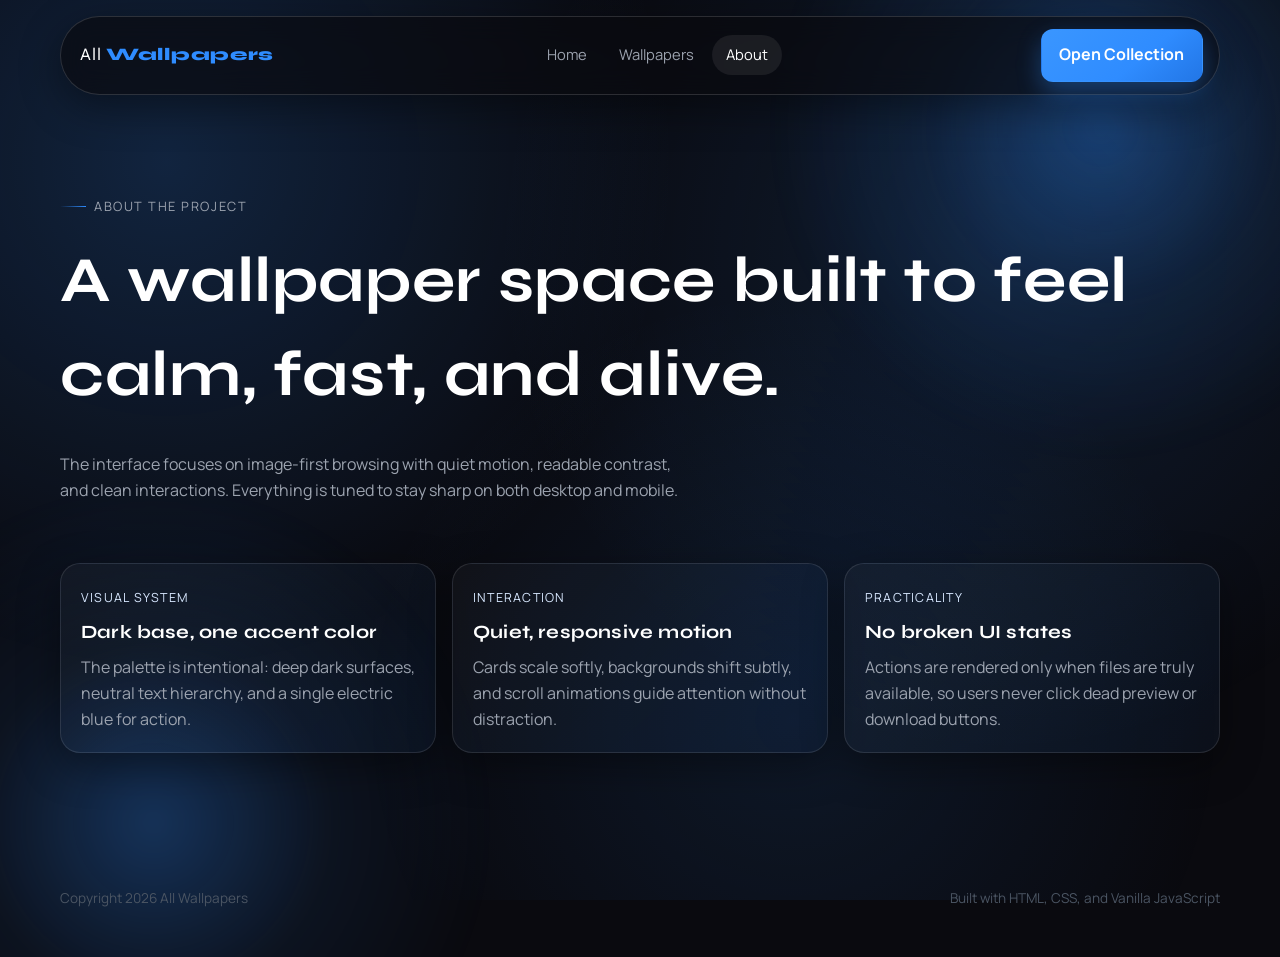
==== about.html @ 62b73f8f "Add files via upload" ====
﻿<!DOCTYPE html>
<html lang="nl">
<head>
  <meta charset="UTF-8" />
  <meta name="viewport" content="width=device-width, initial-scale=1.0" />
  <meta name="description" content="A curated wallpaper library with 4K downloads for desktop and mobile setups." />
  <meta property="og:title" content="All Wallpapers" />
  <meta property="og:description" content="Browse and download premium wallpapers for your setup." />
  <meta property="og:type" content="website" />
  <title>All Wallpapers | About</title>
  <link rel="preconnect" href="https://fonts.googleapis.com" />
  <link rel="preconnect" href="https://fonts.gstatic.com" crossorigin />
  <link href="https://fonts.googleapis.com/css2?family=Manrope:wght@400;500;600;700;800&family=Syne:wght@500;700;800&display=swap" rel="stylesheet" />
  <link rel="stylesheet" href="style.css" />
</head>
<body data-page="about">
  <div class="mesh" aria-hidden="true"></div>

  <header class="site-nav" id="siteNav">
    <div class="nav-shell">
      <a class="brand" href="index.html">All <strong>Wallpapers</strong></a>
      <nav class="nav-links" aria-label="Main navigation">
        <a class="nav-link" data-nav="home" href="index.html">Home</a>
        <a class="nav-link" data-nav="wallpapers" href="wallpapers.html">Wallpapers</a>
        <a class="nav-link" data-nav="about" href="about.html">About</a>
      </nav>
      <a class="btn" href="wallpapers.html">Open Collection</a>
    </div>
  </header>

  <main>
    <section class="page-hero reveal">
      <span class="eyebrow">About The Project</span>
      <h1>A wallpaper space built to feel calm, fast, and alive.</h1>
      <p>
        The interface focuses on image-first browsing with quiet motion, readable contrast, and clean interactions.
        Everything is tuned to stay sharp on both desktop and mobile.
      </p>
    </section>

    <section class="section" style="padding-top: 2.2rem;">
      <div class="text-grid">
        <article class="text-card reveal">
          <span class="text-step">Visual System</span>
          <h3>Dark base, one accent color</h3>
          <p style="margin-top: 0.65rem;">The palette is intentional: deep dark surfaces, neutral text hierarchy, and a single electric blue for action.</p>
        </article>
        <article class="text-card reveal delay-1">
          <span class="text-step">Interaction</span>
          <h3>Quiet, responsive motion</h3>
          <p style="margin-top: 0.65rem;">Cards scale softly, backgrounds shift subtly, and scroll animations guide attention without distraction.</p>
        </article>
        <article class="text-card reveal delay-2">
          <span class="text-step">Practicality</span>
          <h3>No broken UI states</h3>
          <p style="margin-top: 0.65rem;">Actions are rendered only when files are truly available, so users never click dead preview or download buttons.</p>
        </article>
      </div>
    </section>
  </main>

  <footer>
    <span>Copyright <span id="year"></span> All Wallpapers</span>
    <span>Built with HTML, CSS, and Vanilla JavaScript</span>
  </footer>

  <script src="script.js"></script>
</body>
</html>
---- style.css ----
﻿:root {
  --bg: #0a0a0f;
  --bg-soft: #10111a;
  --accent: #2f8cff;
  --accent-soft: rgba(47, 140, 255, 0.22);
  --text-100: #ffffff;
  --text-400: #9ca3af;
  --text-600: #4b5563;
  --glass: rgba(255, 255, 255, 0.04);
  --glass-border: rgba(255, 255, 255, 0.12);
  --shadow-1: 0 12px 40px rgba(0, 0, 0, 0.4);
  --shadow-2: 0 24px 70px rgba(0, 0, 0, 0.55);
  --radius-xl: 28px;
  --radius-lg: 20px;
  --radius-md: 14px;
  --container: min(1160px, 92vw);
  --nav-offset: 6.4rem;
}

* {
  box-sizing: border-box;
}

html {
  scroll-behavior: smooth;
}

body {
  margin: 0;
  min-height: 100vh;
  font-family: "Manrope", sans-serif;
  color: var(--text-100);
  background: var(--bg);
  line-height: 1.6;
  overflow-x: clip;
}

body::before,
body::after {
  content: "";
  position: fixed;
  width: 52vw;
  height: 52vw;
  filter: blur(10px);
  pointer-events: none;
  z-index: -2;
}

body::before {
  top: -16vw;
  right: -12vw;
  background: radial-gradient(circle, rgba(47, 140, 255, 0.36) 0%, rgba(47, 140, 255, 0.1) 36%, transparent 70%);
}

body::after {
  bottom: -20vw;
  left: -14vw;
  background: radial-gradient(circle, rgba(47, 140, 255, 0.31) 0%, rgba(47, 140, 255, 0.07) 38%, transparent 72%);
}

.mesh {
  position: fixed;
  inset: 0;
  z-index: -1;
  pointer-events: none;
  background:
    radial-gradient(circle at 13% 18%, rgba(47, 140, 255, 0.2), transparent 38%),
    radial-gradient(circle at 78% 28%, rgba(47, 140, 255, 0.14), transparent 42%),
    radial-gradient(circle at 62% 80%, rgba(47, 140, 255, 0.11), transparent 40%);
}

h1,
h2,
h3,
h4 {
  margin: 0;
  line-height: 1.4;
  font-family: "Syne", sans-serif;
  letter-spacing: 0.01em;
  overflow: visible;
  -webkit-text-stroke: 0.01px transparent;
}

p {
  margin: 0;
  color: var(--text-400);
}

a {
  color: inherit;
  text-decoration: none;
}

img {
  max-width: 100%;
  display: block;
}

.site-nav {
  position: fixed;
  top: 0;
  left: 0;
  right: 0;
  z-index: 50;
  padding: 1rem 0;
  transition: padding 0.25s ease;
}

.nav-shell {
  width: var(--container);
  margin-inline: auto;
  display: flex;
  align-items: center;
  justify-content: space-between;
  border: 1px solid rgba(255, 255, 255, 0.14);
  border-radius: 999px;
  padding: 0.75rem 1rem 0.75rem 1.2rem;
  background: rgba(10, 10, 15, 0.66);
  backdrop-filter: blur(14px);
  box-shadow: var(--shadow-1);
  transition: background 0.25s ease, border-color 0.25s ease, box-shadow 0.25s ease, backdrop-filter 0.25s ease;
}

.site-nav.scrolled {
  padding: 1rem 0;
}

.site-nav.scrolled .nav-shell {
  background: rgba(10, 10, 15, 0.66);
  border-color: rgba(255, 255, 255, 0.14);
  backdrop-filter: blur(14px);
  box-shadow: var(--shadow-1);
}

.brand {
  font-size: 1.1rem;
  letter-spacing: 0.04em;
  font-family: "Syne", sans-serif;
}

.brand strong {
  color: var(--accent);
  font-weight: 800;
}

.nav-links {
  display: flex;
  align-items: center;
  gap: 0.2rem;
}

.nav-link {
  color: var(--text-400);
  padding: 0.5rem 0.9rem;
  border-radius: 999px;
  transition: color 0.25s ease, background 0.25s ease;
  font-size: 0.92rem;
}

.nav-link:hover,
.nav-link.active {
  color: var(--text-100);
  background: rgba(255, 255, 255, 0.07);
}

.btn,
.btn-ghost,
.card-btn,
.filter-btn,
.lightbox-close,
.fav-btn {
  display: inline-flex;
  align-items: center;
  justify-content: center;
  gap: 0.45rem;
  border-radius: 12px;
  font-weight: 700;
  border: 1px solid transparent;
  font-family: inherit;
  cursor: pointer;
  transition: transform 0.25s ease, box-shadow 0.25s ease, background 0.25s ease, border-color 0.25s ease, color 0.25s ease;
}

.btn {
  background: linear-gradient(140deg, #3a96ff, #2f8cff 60%, #2276e6);
  color: #ffffff;
  box-shadow: 0 10px 25px rgba(47, 140, 255, 0.33);
  padding: 0.78rem 1.1rem;
}

.btn:hover {
  transform: translateY(-2px);
  box-shadow: 0 14px 28px rgba(47, 140, 255, 0.4);
}

.btn-ghost {
  border-color: rgba(255, 255, 255, 0.18);
  background: rgba(255, 255, 255, 0.03);
  color: var(--text-100);
  padding: 0.78rem 1.1rem;
}

.btn-ghost:hover {
  transform: translateY(-2px);
  border-color: rgba(47, 140, 255, 0.6);
  background: rgba(47, 140, 255, 0.1);
  box-shadow: 0 10px 26px rgba(47, 140, 255, 0.24);
}

main {
  padding-top: var(--nav-offset);
}

.section {
  width: var(--container);
  margin-inline: auto;
  padding: 6.2rem 0;
  position: relative;
}

.eyebrow {
  display: inline-flex;
  align-items: center;
  gap: 0.5rem;
  font-size: 0.8rem;
  text-transform: uppercase;
  letter-spacing: 0.12em;
  color: var(--text-400);
  margin-bottom: 1.1rem;
}

.eyebrow::before {
  content: "";
  width: 26px;
  height: 1px;
  background: linear-gradient(90deg, transparent, var(--accent));
}

.hero {
  width: 100%;
  min-height: calc(100vh - var(--nav-offset));
  display: flex;
  align-items: center;
  position: relative;
  padding-top: 0.7rem;
}

.hero::before {
  content: "";
  position: absolute;
  inset: 0;
  background:
    linear-gradient(to bottom, rgba(10, 10, 15, 0.2), rgba(10, 10, 15, 0.86)),
    radial-gradient(circle at 68% 28%, rgba(47, 140, 255, 0.34), transparent 45%);
  z-index: -1;
}

.hero-inner {
  width: var(--container);
  margin-inline: auto;
  display: grid;
  grid-template-columns: 1.3fr 0.7fr;
  gap: clamp(1.6rem, 4vw, 4rem);
  align-items: center;
  padding: 5.4rem 0 4.2rem;
}

.hero-title {
  font-size: clamp(2.2rem, 6vw, 5rem);
  max-width: min(18ch, 100%);
  line-height: 1.48;
  padding-right: 0.3em;
  padding-bottom: 0.36em;
  margin-bottom: -0.1em;
  text-wrap: pretty;
  overflow: visible;
  display: block;
}

.hero-sub {
  max-width: 58ch;
  margin-top: 1.3rem;
  font-size: clamp(1rem, 2vw, 1.1rem);
}

.hero-actions {
  display: flex;
  gap: 0.8rem;
  margin-top: 2rem;
  flex-wrap: wrap;
}

.stat-row {
  margin-top: 2.2rem;
  display: flex;
  gap: 1.8rem;
  flex-wrap: wrap;
}

.stat {
  min-width: 108px;
}

.stat strong {
  display: block;
  color: var(--text-100);
  font-size: 1.75rem;
  line-height: 1;
  font-family: "Syne", sans-serif;
}

.stat span {
  color: var(--text-600);
  font-size: 0.88rem;
  text-transform: uppercase;
  letter-spacing: 0.07em;
}

.hero-preview {
  display: grid;
  gap: 0.9rem;
  transform: translateY(0.6rem);
}

.hero-preview-stack {
  position: relative;
  min-height: 352px;
  border-radius: var(--radius-lg);
}

.hero-stack-card {
  position: absolute;
  inset: 0;
  border-radius: var(--radius-lg);
  overflow: hidden;
  border: 1px solid rgba(255, 255, 255, 0.16);
  background: var(--glass);
  box-shadow: var(--shadow-1), inset 0 1px 0 rgba(255, 255, 255, 0.08);
  backdrop-filter: blur(12px);
  transition: all 0.35s cubic-bezier(0.22, 1, 0.36, 1);
  opacity: 0.92;
}

.hero-stack-card img {
  width: 100%;
  height: 100%;
  object-fit: cover;
}

.hero-stack-card::after {
  content: "";
  position: absolute;
  inset: auto 0 0;
  height: 40%;
  background: linear-gradient(to top, rgba(10, 10, 15, 0.86), transparent);
}

.hero-stack-card .hero-stack-label {
  position: absolute;
  left: 0.9rem;
  bottom: 0.9rem;
  z-index: 2;
  font-size: 0.82rem;
  color: #dbe8ff;
  letter-spacing: 0.05em;
  text-transform: uppercase;
  opacity: 0;
  transform: translateY(4px);
  transition: all 0.35s cubic-bezier(0.22, 1, 0.36, 1);
}

.hero-stack-card.layer-0 {
  transform: translate3d(0, 0, 0) rotate(-2deg);
  z-index: 3;
  opacity: 1;
}

.hero-stack-card.layer-1 {
  transform: translate3d(24px, 16px, 0) rotate(2deg);
  z-index: 2;
  opacity: 0.86;
}

.hero-stack-card.layer-2 {
  transform: translate3d(46px, 32px, 0) rotate(-1.5deg);
  z-index: 1;
  opacity: 0.72;
}

.hero-preview-stack.is-transitioning .hero-stack-card {
  animation: stackFadeIn 0.38s ease;
}

.hero-preview-stack.is-hovering[data-hover-index="0"] .hero-stack-card.layer-0 {
  transform: translate3d(0, -8px, 0) rotate(-2deg) scale(1.04);
  box-shadow: var(--shadow-2), 0 0 24px rgba(47, 140, 255, 0.28);
}

.hero-preview-stack.is-hovering[data-hover-index="0"] .hero-stack-card.layer-1 {
  transform: translate3d(30px, 22px, 0) rotate(2.6deg);
}

.hero-preview-stack.is-hovering[data-hover-index="0"] .hero-stack-card.layer-2 {
  transform: translate3d(62px, 42px, 0) rotate(-2.2deg);
}

.hero-preview-stack.is-hovering[data-hover-index="1"] .hero-stack-card.layer-1 {
  transform: translate3d(24px, 8px, 0) rotate(2deg) scale(1.04);
  box-shadow: var(--shadow-2), 0 0 24px rgba(47, 140, 255, 0.28);
}

.hero-preview-stack.is-hovering[data-hover-index="1"] .hero-stack-card.layer-0 {
  transform: translate3d(-8px, 8px, 0) rotate(-2.8deg);
}

.hero-preview-stack.is-hovering[data-hover-index="1"] .hero-stack-card.layer-2 {
  transform: translate3d(58px, 42px, 0) rotate(-2.4deg);
}

.hero-preview-stack.is-hovering[data-hover-index="2"] .hero-stack-card.layer-2 {
  transform: translate3d(46px, 24px, 0) rotate(-1.5deg) scale(1.04);
  box-shadow: var(--shadow-2), 0 0 24px rgba(47, 140, 255, 0.28);
}

.hero-preview-stack.is-hovering[data-hover-index="2"] .hero-stack-card.layer-1 {
  transform: translate3d(32px, 26px, 0) rotate(2.8deg);
}

.hero-preview-stack.is-hovering[data-hover-index="2"] .hero-stack-card.layer-0 {
  transform: translate3d(-10px, 10px, 0) rotate(-2.8deg);
}

.hero-preview-stack.is-hovering[data-hover-index="0"] .hero-stack-card.layer-0 .hero-stack-label,
.hero-preview-stack.is-hovering[data-hover-index="1"] .hero-stack-card.layer-1 .hero-stack-label,
.hero-preview-stack.is-hovering[data-hover-index="2"] .hero-stack-card.layer-2 .hero-stack-label {
  opacity: 1;
  transform: translateY(0);
}

.hero-preview-meta {
  font-size: 0.9rem;
}

.section-head {
  display: grid;
  gap: 0.72rem;
  margin-bottom: 1.8rem;
}

.section-head h2 {
  font-size: clamp(1.8rem, 4vw, 3rem);
  max-width: min(24ch, 100%);
  padding-right: 0.3em;
  padding-bottom: 0.32em;
  margin-bottom: -0.1em;
  line-height: 1.44;
  display: block;
  overflow: visible;
}

.section-head p {
  max-width: 58ch;
}

.controls-sentinel {
  height: 1px;
  width: 100%;
}

.controls-sticky {
  position: relative;
  top: auto;
  z-index: 12;
  border-top: 1px solid transparent;
  border-bottom: 1px solid transparent;
  border-radius: 14px;
  margin-bottom: 1rem;
  transition: background 0.25s ease, border-color 0.25s ease, box-shadow 0.25s ease, backdrop-filter 0.25s ease, padding 0.25s ease;
}

.controls-sticky.is-stuck {
  background: transparent;
  border-bottom-color: transparent;
  backdrop-filter: none;
  padding-bottom: 0;
  box-shadow: none;
}

.filter-bar {
  position: relative;
  top: auto;
  z-index: 1;
  display: flex;
  gap: 0.55rem;
  flex-wrap: nowrap;
  padding: 0.7rem;
  margin-bottom: 1rem;
  background: rgba(10, 10, 15, 0.7);
  border: 1px solid rgba(255, 255, 255, 0.12);
  border-radius: 14px;
  backdrop-filter: blur(14px);
  box-shadow: var(--shadow-1);
  overflow-x: auto;
  -webkit-overflow-scrolling: touch;
  scrollbar-width: none;
}

.filter-bar::-webkit-scrollbar {
  display: none;
}

.filter-btn {
  flex: 0 0 auto;
  white-space: nowrap;
  padding: 0.45rem 0.7rem;
  font-size: 0.8rem;
  color: var(--text-400);
  border-color: rgba(255, 255, 255, 0.16);
  background: rgba(255, 255, 255, 0.03);
  transition: border-color 0.25s ease, color 0.25s ease, background 0.25s ease, box-shadow 0.25s ease;
}

.filter-btn:hover {
  color: var(--text-100);
  border-color: rgba(47, 140, 255, 0.5);
}

.filter-btn.active {
  color: var(--text-100);
  border-color: var(--accent);
  background: rgba(47, 140, 255, 0.34);
  box-shadow: 0 0 14px rgba(47, 140, 255, 0.35);
}

.filter-btn[data-filter="Space"].active {
  border-color: #7c6aff;
  box-shadow: 0 0 14px rgba(124, 106, 255, 0.35);
}

.filter-btn[data-filter="Nature"].active {
  border-color: #4ade80;
  box-shadow: 0 0 14px rgba(74, 222, 128, 0.35);
}

.filter-btn[data-filter="Cinematic"].active {
  border-color: #f87171;
  box-shadow: 0 0 14px rgba(248, 113, 113, 0.35);
}

.filter-btn[data-filter="Abstract"].active {
  border-color: #38bdf8;
  box-shadow: 0 0 14px rgba(56, 189, 248, 0.35);
}

.filter-btn[data-filter="Urban"].active {
  border-color: #fb923c;
  box-shadow: 0 0 14px rgba(251, 146, 60, 0.35);
}

.filter-btn[data-filter="Curated"].active {
  border-color: #e879f9;
  box-shadow: 0 0 14px rgba(232, 121, 249, 0.35);
}

.filter-btn[data-filter="Favorites"].active {
  border-color: #facc15;
  box-shadow: 0 0 14px rgba(250, 204, 21, 0.35);
}

.filter-count {
  display: inline-block;
  margin-left: 0.35rem;
  color: var(--text-600);
  font: 600 0.72rem "Manrope", sans-serif;
}

.search-sort-row {
  display: flex;
  align-items: center;
  gap: 0.75rem;
  margin-bottom: 0.55rem;
}

.search-wrap,
.sort-wrap {
  display: block;
}

.search-wrap {
  position: relative;
  flex: 1;
}

.search-wrap::before {
  content: "⌕";
  position: absolute;
  left: 0.78rem;
  top: 50%;
  transform: translateY(-50%);
  color: var(--text-600);
  font: 700 0.94rem "Manrope", sans-serif;
  pointer-events: none;
  z-index: 2;
}

.search-shortcut {
  position: absolute;
  right: 2.2rem;
  top: 50%;
  transform: translateY(-50%);
  font: 600 0.72rem "Manrope", sans-serif;
  color: var(--text-600);
  background: var(--glass);
  border: 1px solid var(--glass-border);
  border-radius: 6px;
  padding: 0.15rem 0.4rem;
  line-height: 1;
  pointer-events: none;
  transition: opacity 0.2s ease;
}

.search-wrap:focus-within .search-shortcut {
  opacity: 0;
}

.search-input {
  width: 100%;
  height: 44px;
  border-radius: 999px;
  border: 1px solid var(--glass-border);
  background: var(--glass);
  color: var(--text-100);
  font: 500 0.94rem "Manrope", sans-serif;
  outline: none;
  transition: border-color 0.2s ease, box-shadow 0.2s ease, background 0.2s ease;
  padding: 0.62rem 4.6rem 0.62rem 2.4rem;
}

.search-clear {
  position: absolute;
  right: 0.75rem;
  top: 50%;
  transform: translateY(-50%);
  border: 0;
  background: none;
  padding: 0;
  color: var(--text-400);
  font: 700 1rem "Manrope", sans-serif;
  line-height: 1;
  cursor: pointer;
  opacity: 0;
  pointer-events: none;
  transition: color 0.2s ease, opacity 0.2s ease;
}

.search-clear.is-visible {
  opacity: 1;
  pointer-events: auto;
}

.search-clear:hover {
  color: var(--text-100);
}

.sort-wrap {
  position: relative;
  flex: 0 0 auto;
  min-width: 180px;
}

.random-btn {
  position: relative;
  isolation: isolate;
  overflow: hidden;
  height: 44px;
  padding: 0 1rem;
  border-radius: 999px;
  border: 1px solid var(--glass-border);
  background: var(--glass);
  color: var(--text-100);
  font: 600 0.86rem "Manrope", sans-serif;
  white-space: nowrap;
  transition: transform 0.35s cubic-bezier(0.22, 1, 0.36, 1), border-color 0.35s ease, box-shadow 0.35s ease, background-color 0.35s ease;
}

.random-btn::before {
  content: "";
  position: absolute;
  inset: 0;
  border-radius: inherit;
  background: linear-gradient(120deg, rgba(47, 140, 255, 0) 5%, rgba(47, 140, 255, 0.24) 50%, rgba(47, 140, 255, 0) 95%);
  transform: translateX(-115%);
  transition: transform 0.55s cubic-bezier(0.22, 1, 0.36, 1);
  pointer-events: none;
  z-index: -1;
}

.random-btn:hover {
  border-color: rgba(47, 140, 255, 0.68);
  background: var(--accent-soft);
  transform: translateY(-2px) scale(1.01);
  box-shadow: 0 10px 28px rgba(47, 140, 255, 0.24), inset 0 1px 0 rgba(255, 255, 255, 0.08);
}

.random-btn:hover::before {
  transform: translateX(115%);
}

.random-btn:focus-visible {
  outline: none;
  border-color: rgba(47, 140, 255, 0.9);
  box-shadow: 0 0 0 2px rgba(47, 140, 255, 0.22), 0 10px 28px rgba(47, 140, 255, 0.2);
}

.sort-trigger {
  width: 100%;
  height: 44px;
  min-width: 180px;
  padding: 0 1rem;
  border-radius: 999px;
  border: 1px solid var(--glass-border);
  background: var(--glass);
  color: var(--text-100);
  font: 600 0.86rem "Manrope", sans-serif;
  display: inline-flex;
  align-items: center;
  justify-content: space-between;
  text-align: left;
  white-space: nowrap;
  cursor: pointer;
  transition: border-color 0.25s ease, color 0.25s ease, background 0.25s ease, box-shadow 0.25s ease;
}

.sort-trigger:hover {
  color: var(--text-100);
  border-color: rgba(47, 140, 255, 0.5);
}

.search-input:focus,
.sort-trigger:focus-visible {
  border-color: rgba(47, 140, 255, 0.9);
  box-shadow: 0 0 0 2px rgba(47, 140, 255, 0.22);
  outline: none;
}

.sort-trigger-label {
  font: 600 0.86rem "Manrope", sans-serif;
  color: var(--text-100);
}

.sort-chevron {
  width: 10px;
  height: 10px;
  border-right: 2px solid var(--text-400);
  border-bottom: 2px solid var(--text-400);
  transform: rotate(45deg);
  transition: transform 0.25s ease;
  margin-right: 0.2rem;
}

.sort-wrap.is-open .sort-chevron {
  transform: rotate(225deg);
}

.sort-menu {
  position: absolute;
  top: calc(100% + 6px);
  left: 0;
  width: 100%;
  padding: 0.4rem;
  border-radius: 14px;
  border: 1px solid var(--glass-border);
  background: rgba(10, 10, 15, 0.82);
  backdrop-filter: blur(16px);
  box-shadow: var(--shadow-2);
  gap: 0.2rem;
  z-index: 60;
  display: grid;
  opacity: 0;
  transform: translateY(-8px) scaleY(0.9);
  transform-origin: top center;
  visibility: hidden;
  pointer-events: none;
  transition: opacity 0.24s ease, transform 0.28s cubic-bezier(0.22, 1, 0.36, 1), visibility 0s linear 0.28s;
  will-change: opacity, transform;
}

.sort-menu[hidden] {
  display: none !important;
}

.sort-wrap.is-open .sort-menu {
  opacity: 1;
  transform: translateY(0) scaleY(1);
  visibility: visible;
  pointer-events: auto;
  transition: opacity 0.24s ease, transform 0.28s cubic-bezier(0.22, 1, 0.36, 1), visibility 0s linear 0s;
}

.sort-option {
  width: 100%;
  border: 0;
  border-left: 2px solid transparent;
  border-radius: 8px;
  background: transparent;
  color: var(--text-400);
  text-align: left;
  padding: 0.5rem 0.55rem;
  font: 500 0.88rem "Manrope", sans-serif;
  cursor: pointer;
  transition: background 0.25s ease, color 0.25s ease, border-color 0.25s ease;
}

.sort-option:hover,
.sort-option:focus {
  background: var(--accent-soft);
  color: var(--text-100);
  outline: none;
}

.sort-option.is-selected {
  color: var(--accent);
  border-left-color: var(--accent);
}

.visible-count {
  margin: 0 0 1rem;
  font: 500 0.82rem "Manrope", sans-serif;
  color: var(--text-600);
}

.recent-searches {
  position: absolute;
  top: calc(100% + 8px);
  left: 0;
  right: 0;
  display: flex;
  flex-wrap: wrap;
  gap: 0.5rem;
  padding: 0.6rem;
  border-radius: 12px;
  border: 1px solid var(--glass-border);
  background: rgba(10, 10, 15, 0.85);
  backdrop-filter: blur(14px);
  box-shadow: var(--shadow-1);
  z-index: 70;
}

.recent-searches[hidden] {
  display: none;
}

.recent-chip {
  display: inline-flex;
  align-items: center;
  gap: 0.45rem;
  border: 1px solid var(--glass-border);
  border-radius: 999px;
  background: var(--glass);
  color: var(--text-400);
  font: 500 0.8rem "Manrope", sans-serif;
  padding: 0.3rem 0.7rem;
  cursor: pointer;
}

.recent-chip:hover {
  border-color: var(--accent);
  color: var(--text-100);
}

.recent-chip .chip-remove {
  font-weight: 700;
  color: var(--text-600);
}

.recent-chip:hover .chip-remove {
  color: var(--text-100);
}

.count-number {
  display: inline-block;
}

.visible-count.is-updating .count-number {
  animation: countPulse 0.3s ease;
}

.wallpaper-grid {
  display: grid;
  grid-template-columns: repeat(12, minmax(0, 1fr));
  gap: 1rem;
}

.wallpaper-card {
  grid-column: span 4;
  background: var(--glass);
  border: 1px solid rgba(255, 255, 255, 0.12);
  border-radius: var(--radius-lg);
  padding: 0.72rem;
  box-shadow: var(--shadow-1);
  backdrop-filter: blur(10px);
  transition: transform 0.35s ease, box-shadow 0.35s ease, border-color 0.35s ease, opacity 0.25s ease;
  overflow: hidden;
  display: grid;
  align-content: start;
}

.wallpaper-card.is-filtering-out {
  opacity: 0;
  transform: scale(0.95);
  pointer-events: none;
}

.wallpaper-card.is-filter-hidden {
  display: none;
}

.wallpaper-card.is-filtering-in {
  animation: cardFadeIn 0.28s ease;
}

.wallpaper-grid[data-layout="asymmetric"] .wallpaper-card:nth-child(5n + 1),
.wallpaper-grid[data-layout="asymmetric"] .wallpaper-card:nth-child(5n + 4) {
  grid-column: span 5;
}

.wallpaper-grid[data-layout="asymmetric"] .wallpaper-card:nth-child(5n + 2),
.wallpaper-grid[data-layout="asymmetric"] .wallpaper-card:nth-child(5n + 3),
.wallpaper-grid[data-layout="asymmetric"] .wallpaper-card:nth-child(5n + 5) {
  grid-column: span 3;
}

.wallpaper-card:hover,
.wallpaper-card:focus-within {
  transform: translateY(-6px) scale(1.02);
  border-color: rgba(47, 140, 255, 0.58);
  box-shadow: var(--shadow-2), 0 0 42px rgba(47, 140, 255, 0.23);
}

.card-media {
  border-radius: var(--radius-md);
  overflow: hidden;
  aspect-ratio: 16 / 10;
  background: #0d1020;
  position: relative;
}

.card-media.is-opening {
  animation: cardMediaOpenPulse 0.4s ease;
}

.media-skeleton {
  position: absolute;
  inset: 0;
  background: linear-gradient(120deg, rgba(255, 255, 255, 0.04) 0%, rgba(255, 255, 255, 0.09) 50%, rgba(255, 255, 255, 0.04) 100%);
  background-size: 180% 100%;
  animation: skeletonShimmer 1.2s linear infinite;
  z-index: 2;
  opacity: 1;
  transition: opacity 0.25s ease;
}

.media-skeleton.is-hidden {
  opacity: 0;
}

.card-media img {
  width: 100%;
  height: 100%;
  object-fit: cover;
  transform: scale(1.01);
  transition: transform 0.45s ease, opacity 0.3s ease;
  opacity: 0;
}

.card-media img.is-ready {
  opacity: 1;
}

.media-fallback {
  width: 100%;
  height: 100%;
  display: grid;
  place-items: center;
  color: var(--text-400);
  font-size: 0.9rem;
  background:
    linear-gradient(130deg, rgba(47, 140, 255, 0.2), rgba(255, 255, 255, 0.03)),
    rgba(255, 255, 255, 0.03);
}

.wallpaper-card:hover .card-media img,
.wallpaper-card:focus-within .card-media img {
  transform: scale(1.06);
}

.fav-btn {
  position: absolute;
  top: 0.55rem;
  right: 0.55rem;
  width: 34px;
  height: 34px;
  border-radius: 999px;
  border-color: rgba(255, 255, 255, 0.28);
  background: rgba(10, 10, 15, 0.46);
  color: rgba(255, 255, 255, 0.7);
  z-index: 4;
  backdrop-filter: blur(8px);
  transition: color 0.2s ease, background 0.2s ease, border-color 0.2s ease, box-shadow 0.2s ease, transform 0.2s ease;
}

.fav-btn svg {
  width: 16px;
  height: 16px;
  display: block;
  fill: none;
  stroke: currentColor;
  transition: fill 0.2s ease;
}

.fav-btn:hover {
  transform: translateY(-1px);
  border-color: rgba(47, 140, 255, 0.62);
  box-shadow: 0 8px 22px rgba(47, 140, 255, 0.26);
}

.fav-btn.is-favorited {
  color: var(--accent);
  border-color: rgba(47, 140, 255, 0.78);
  background: rgba(47, 140, 255, 0.22);
}

.fav-btn.is-favorited svg {
  fill: currentColor;
}

.card-content {
  padding: 0.85rem 0.45rem 0.5rem;
}

.card-top {
  display: flex;
  justify-content: space-between;
  gap: 0.6rem;
  align-items: center;
}

.card-title {
  font-size: 1.02rem;
  line-height: 1.3;
}

.card-meta {
  font-size: 0.76rem;
  color: var(--text-600);
  text-transform: uppercase;
  letter-spacing: 0.07em;
  white-space: nowrap;
}

.card-meta[data-category="Space"] {
  color: #7c6aff;
}

.card-meta[data-category="Nature"] {
  color: #4ade80;
}

.card-meta[data-category="Cinematic"] {
  color: #f87171;
}

.card-meta[data-category="Abstract"] {
  color: #38bdf8;
}

.card-meta[data-category="Urban"] {
  color: #fb923c;
}

.card-meta[data-category="Curated"] {
  color: #e879f9;
}

.card-extra {
  max-height: 0;
  opacity: 0;
  overflow: hidden;
  transition: max-height 0.35s ease, opacity 0.3s ease, margin-top 0.3s ease;
  margin-top: 0;
  padding: 0;
}

.badge-new {
  position: absolute;
  top: 0.55rem;
  left: 0.55rem;
  background: var(--accent);
  color: #ffffff;
  font-size: 0.68rem;
  font-weight: 700;
  letter-spacing: 0.07em;
  text-transform: uppercase;
  padding: 0.2rem 0.5rem;
  border-radius: 6px;
  box-shadow: 0 2px 8px rgba(47, 140, 255, 0.4);
  z-index: 4;
}

.wallpaper-card:hover .card-extra,
.wallpaper-card:focus-within .card-extra {
  max-height: 120px;
  opacity: 1;
  margin-top: 0.85rem;
}

.card-note {
  font-size: 0.9rem;
  margin: 0;
}

.card-actions {
  display: flex;
  gap: 0.6rem;
  margin-top: 0.7rem;
  flex-wrap: wrap;
}

.card-actions[hidden] {
  display: none;
}

.card-btn {
  border-radius: 10px;
  font-size: 0.83rem;
  padding: 0.5rem 0.75rem;
  border-color: rgba(255, 255, 255, 0.16);
  background: rgba(255, 255, 255, 0.04);
  color: var(--text-100);
}

.card-btn:hover {
  transform: translateY(-2px);
  border-color: rgba(47, 140, 255, 0.6);
  background: rgba(47, 140, 255, 0.15);
}

.card-btn.is-saved,
.lightbox-download.is-saved {
  border-color: rgba(34, 197, 94, 0.2);
  color: #4ade80;
  background: rgba(34, 197, 94, 0.2);
}

.text-grid {
  display: grid;
  grid-template-columns: repeat(3, minmax(0, 1fr));
  gap: 1rem;
}

.text-card {
  min-height: 170px;
  padding: 1.25rem;
  border-radius: var(--radius-lg);
  border: 1px solid rgba(255, 255, 255, 0.11);
  background:
    linear-gradient(140deg, rgba(255, 255, 255, 0.03), rgba(47, 140, 255, 0.06), rgba(255, 255, 255, 0.02));
  background-size: 160% 160%;
  background-position: 0% 0%;
  box-shadow: var(--shadow-1);
  position: relative;
  overflow: hidden;
  transition: transform 0.3s ease, box-shadow 0.35s ease, border-color 0.35s ease, background-position 0.45s ease;
}

.text-card::after {
  content: "";
  position: absolute;
  top: -120%;
  left: -140%;
  width: 120%;
  height: 300%;
  background: linear-gradient(115deg, transparent 42%, rgba(255, 255, 255, 0.08) 50%, transparent 58%);
  transform: translateX(0);
  transition: transform 0.8s ease;
  pointer-events: none;
}

.text-card:hover,
.text-card:focus-within {
  transform: translateY(-4px);
  border-color: rgba(47, 140, 255, 0.5);
  background-position: 100% 100%;
  box-shadow: var(--shadow-2), 0 0 24px rgba(47, 140, 255, 0.18);
}

.text-card:hover::after,
.text-card:focus-within::after {
  transform: translateX(220%);
}

.text-step {
  display: inline-block;
  margin-bottom: 0.7rem;
  font-size: 0.78rem;
  letter-spacing: 0.1em;
  text-transform: uppercase;
  color: #d8e8ff;
}

.cta {
  padding: 2.2rem;
  border-radius: var(--radius-xl);
  border: 1px solid rgba(47, 140, 255, 0.36);
  background:
    linear-gradient(140deg, rgba(47, 140, 255, 0.18), rgba(255, 255, 255, 0.04)),
    rgba(255, 255, 255, 0.02);
  box-shadow: var(--shadow-2), inset 0 1px 0 rgba(255, 255, 255, 0.08);
  display: flex;
  justify-content: space-between;
  align-items: center;
  gap: 1rem;
  flex-wrap: wrap;
}

.cta h3 {
  font-size: clamp(1.5rem, 4vw, 2.5rem);
  max-width: 16ch;
}

.page-hero {
  width: var(--container);
  margin: 0 auto;
  padding: 5.4rem 0 1.5rem;
}

.page-hero h1 {
  font-size: clamp(2rem, 5vw, 4rem);
  max-width: min(24ch, 100%);
  line-height: 1.46;
  padding-right: 0.3em;
  padding-bottom: 0.34em;
  margin-bottom: -0.1em;
  display: block;
}

.page-hero p {
  margin-top: 1rem;
  max-width: 62ch;
}

.lightbox {
  position: fixed;
  inset: 0;
  z-index: 140;
  display: none;
  align-items: center;
  justify-content: center;
  background: rgba(0, 0, 0, 0.88);
  backdrop-filter: blur(18px);
  padding: 3rem;
}

.lightbox.is-open {
  display: flex;
}

.lightbox-inner {
  position: relative;
  width: min(92vw, 1200px);
  height: min(92vh, 900px);
  display: grid;
  align-items: center;
  justify-items: center;
  overflow: hidden;
}

.lightbox-inner.is-loading::before {
  content: "";
  position: absolute;
  width: min(86vw, 980px);
  height: min(72vh, 680px);
  border-radius: 12px;
  background: linear-gradient(120deg, rgba(255, 255, 255, 0.04) 0%, rgba(255, 255, 255, 0.09) 50%, rgba(255, 255, 255, 0.04) 100%);
  background-size: 180% 100%;
  animation: skeletonShimmer 1.2s linear infinite;
  z-index: 0;
}

.lightbox-image {
  max-width: 90vw;
  max-height: 90vh;
  width: auto;
  height: auto;
  object-fit: contain;
  border-radius: 12px;
  box-shadow: var(--shadow-2);
  opacity: 0;
  transform: scale(0.92);
  transition: opacity 0.25s ease, transform 0.3s ease;
  position: relative;
  z-index: 1;
}

.lightbox-inner.is-loading .lightbox-image {
  opacity: 0;
}

.lightbox.is-open .lightbox-image {
  opacity: 1;
  transform: scale(1);
}

.lightbox-close {
  position: absolute;
  top: 0.5rem;
  right: 0.5rem;
  width: 42px;
  height: 42px;
  border-radius: 999px;
  border-color: rgba(255, 255, 255, 0.26);
  background: rgba(255, 255, 255, 0.08);
  color: var(--text-100);
  font-size: 1.4rem;
  line-height: 1;
  z-index: 3;
}

.lightbox-close:hover {
  border-color: rgba(47, 140, 255, 0.6);
  background: rgba(47, 140, 255, 0.2);
}

.lightbox-meta {
  position: absolute;
  left: 1rem;
  bottom: 1rem;
  padding: 0.7rem 0.9rem;
  border-radius: 12px;
  background: rgba(10, 10, 15, 0.56);
  border: 1px solid rgba(255, 255, 255, 0.14);
  backdrop-filter: blur(10px);
  z-index: 3;
}

.lightbox-title {
  font-size: 0.95rem;
  color: var(--text-100);
}

.lightbox-category {
  font-size: 0.78rem;
  color: var(--text-400);
  letter-spacing: 0.08em;
  text-transform: uppercase;
}

.lightbox-download {
  position: absolute;
  right: 1rem;
  bottom: 1rem;
  z-index: 3;
}

.lightbox-nav {
  position: absolute;
  top: 50%;
  transform: translateY(-50%);
  width: 48px;
  height: 48px;
  border-radius: 999px;
  border-color: rgba(255, 255, 255, 0.24);
  background: var(--glass);
  color: var(--text-100);
  font-size: 1.7rem;
  line-height: 1;
  backdrop-filter: blur(10px);
  z-index: 3;
}

.lightbox-nav:hover {
  border-color: rgba(47, 140, 255, 0.68);
  background: rgba(47, 140, 255, 0.16);
}

.lightbox-prev {
  left: 0.8rem;
}

.lightbox-next {
  right: 0.8rem;
}

.grid-empty-state {
  grid-column: 1 / -1;
  min-height: 300px;
  display: grid;
  place-content: center;
  text-align: center;
  color: var(--text-400);
  border: 1px dashed rgba(255, 255, 255, 0.15);
  border-radius: var(--radius-lg);
  background: rgba(255, 255, 255, 0.02);
  padding: 1.6rem;
}

.no-results {
  grid-column: 1 / -1;
  min-height: 320px;
  display: grid;
  place-content: center;
  text-align: center;
  color: var(--text-400);
  padding: 4rem 2rem;
  border: 1px dashed rgba(255, 255, 255, 0.14);
  border-radius: var(--radius-lg);
  background: rgba(255, 255, 255, 0.02);
}

.no-results-icon {
  font-size: 2.4rem;
  color: rgba(255, 255, 255, 0.25);
  margin-bottom: 0.8rem;
}

.no-results h3 {
  font-family: "Syne", sans-serif;
  color: var(--text-100);
  margin-bottom: 0.55rem;
}

.no-results p {
  margin-bottom: 1rem;
}

.no-results-actions {
  display: flex;
  justify-content: center;
  gap: 0.65rem;
  flex-wrap: wrap;
}

.no-results-actions .btn-ghost {
  padding: 0.5rem 0.9rem;
  font-size: 0.82rem;
}

.no-results-suggestions {
  margin-top: 0.9rem;
  display: flex;
  justify-content: center;
  align-items: center;
  gap: 0.35rem;
  flex-wrap: wrap;
}

.category-suggest {
  border: 1px solid var(--glass-border);
  background: var(--glass);
  color: var(--text-400);
  border-radius: 999px;
  font: 600 0.76rem "Manrope", sans-serif;
  padding: 0.28rem 0.6rem;
  cursor: pointer;
}

.category-suggest:hover {
  color: var(--text-100);
  border-color: var(--accent);
}

.ctx-menu {
  position: fixed;
  min-width: 180px;
  background: rgba(10, 10, 15, 0.88);
  backdrop-filter: blur(16px);
  border: 1px solid var(--glass-border);
  border-radius: 12px;
  box-shadow: var(--shadow-2);
  padding: 0.3rem;
  z-index: 170;
}

.ctx-item {
  width: 100%;
  text-align: left;
  padding: 0.55rem 1rem;
  border: 0;
  background: transparent;
  color: var(--text-100);
  font-family: "Manrope", sans-serif;
  font-size: 0.88rem;
  border-radius: 8px;
  cursor: pointer;
}

.ctx-item:hover {
  background: var(--accent-soft);
}

.ctx-item:disabled {
  opacity: 0.45;
  cursor: not-allowed;
}

.grid-empty-state::before {
  content: "❤";
  display: block;
  font-size: 3rem;
  line-height: 1;
  margin-bottom: 0.75rem;
  color: rgba(47, 140, 255, 0.28);
}

footer {
  width: var(--container);
  margin: 0 auto;
  padding: 2.2rem 0 3rem;
  color: var(--text-600);
  display: flex;
  justify-content: space-between;
  align-items: center;
  gap: 1rem;
  flex-wrap: wrap;
  font-size: 0.85rem;
}

.reveal {
  opacity: 0;
  transform: translateY(30px);
  transition: opacity 0.72s ease, transform 0.72s cubic-bezier(0.22, 1, 0.36, 1);
}

.reveal.in-view {
  opacity: 1;
  transform: translateY(0);
}

.delay-1 {
  transition-delay: 0.08s;
}

.delay-2 {
  transition-delay: 0.16s;
}

.delay-3 {
  transition-delay: 0.24s;
}

@keyframes skeletonShimmer {
  0% {
    background-position: 200% 0;
  }
  100% {
    background-position: -160% 0;
  }
}

@keyframes cardFadeIn {
  from {
    opacity: 0;
    transform: scale(0.95);
  }
  to {
    opacity: 1;
    transform: scale(1);
  }
}

@keyframes stackFadeIn {
  from {
    opacity: 0;
  }
  to {
    opacity: 1;
  }
}

@keyframes countPulse {
  0% {
    transform: scale(1);
    opacity: 1;
  }
  50% {
    transform: scale(1.15);
    opacity: 0.7;
  }
  100% {
    transform: scale(1);
    opacity: 1;
  }
}

@keyframes cardMediaOpenPulse {
  0% {
    transform: scale(1);
  }
  50% {
    transform: scale(1.04);
  }
  100% {
    transform: scale(1);
  }
}

@media (max-width: 1080px) {
  .hero-inner,
  .text-grid {
    grid-template-columns: 1fr;
  }

  .hero {
    min-height: auto;
  }

  .hero-preview {
    transform: none;
  }

  .hero-preview-stack {
    min-height: 300px;
  }

  .hero-stack-card.layer-0 {
    transform: translate3d(0, 0, 0) rotate(-1.2deg);
  }

  .hero-stack-card.layer-1 {
    transform: translate3d(14px, 10px, 0) rotate(1.3deg);
  }

  .hero-stack-card.layer-2 {
    transform: translate3d(24px, 20px, 0) rotate(-1deg);
  }

  .wallpaper-card,
  .wallpaper-grid[data-layout="asymmetric"] .wallpaper-card:nth-child(5n + 1),
  .wallpaper-grid[data-layout="asymmetric"] .wallpaper-card:nth-child(5n + 2),
  .wallpaper-grid[data-layout="asymmetric"] .wallpaper-card:nth-child(5n + 3),
  .wallpaper-grid[data-layout="asymmetric"] .wallpaper-card:nth-child(5n + 4),
  .wallpaper-grid[data-layout="asymmetric"] .wallpaper-card:nth-child(5n + 5) {
    grid-column: span 6;
  }

  .controls-sticky {
    top: auto;
  }
}

@media (max-width: 760px) {
  .site-nav {
    padding: 0.8rem 0;
  }

  .nav-shell {
    width: var(--container);
    max-width: none;
    border-radius: 18px;
    padding: 0.6rem 0.7rem;
    display: grid;
    grid-template-columns: 1fr auto;
    row-gap: 0.55rem;
  }

  .nav-links {
    grid-column: 1 / -1;
    width: 100%;
    justify-content: space-between;
  }

  .nav-links .nav-link {
    flex: 1;
    text-align: center;
    font-size: 0.86rem;
    padding: 0.46rem 0.5rem;
  }

  .site-nav .btn {
    padding: 0.58rem 0.72rem;
    font-size: 0.82rem;
  }

  .section {
    padding: 4.8rem 0;
  }

  .hero-actions {
    width: 100%;
  }

  .hero-actions .btn,
  .hero-actions .btn-ghost {
    flex: 1;
  }

  .section-head {
    display: grid;
    gap: 0.8rem;
  }

  .hero-preview-stack {
    min-height: 250px;
  }

  .hero-stack-card.layer-0,
  .hero-stack-card.layer-1,
  .hero-stack-card.layer-2 {
    transform: none;
  }

  .controls-sticky {
    top: auto;
  }

  .filter-btn {
    font-size: 0.76rem;
    padding: 0.44rem 0.55rem;
  }

  .search-sort-row {
    flex-direction: column;
    align-items: stretch;
  }

  .sort-wrap,
  .sort-trigger {
    min-width: 100%;
  }

  .random-btn {
    width: 100%;
  }

  .wallpaper-card,
  .wallpaper-grid[data-layout="asymmetric"] .wallpaper-card:nth-child(5n + 1),
  .wallpaper-grid[data-layout="asymmetric"] .wallpaper-card:nth-child(5n + 2),
  .wallpaper-grid[data-layout="asymmetric"] .wallpaper-card:nth-child(5n + 3),
  .wallpaper-grid[data-layout="asymmetric"] .wallpaper-card:nth-child(5n + 4),
  .wallpaper-grid[data-layout="asymmetric"] .wallpaper-card:nth-child(5n + 5) {
    grid-column: 1 / -1;
  }

  .cta {
    padding: 1.5rem;
  }

  .lightbox {
    padding: 1rem;
  }

  .lightbox-meta,
  .lightbox-download {
    position: static;
    margin-top: 0.8rem;
  }

  .lightbox-inner {
    align-content: center;
  }

  .lightbox-nav {
    top: auto;
    bottom: 1rem;
    transform: none;
  }

  .lightbox-prev {
    left: 1rem;
  }

  .lightbox-next {
    right: 1rem;
  }
}

@media (prefers-reduced-motion: reduce) {
  *,
  *::before,
  *::after {
    animation: none !important;
    transition: none !important;
    scroll-behavior: auto !important;
  }
}
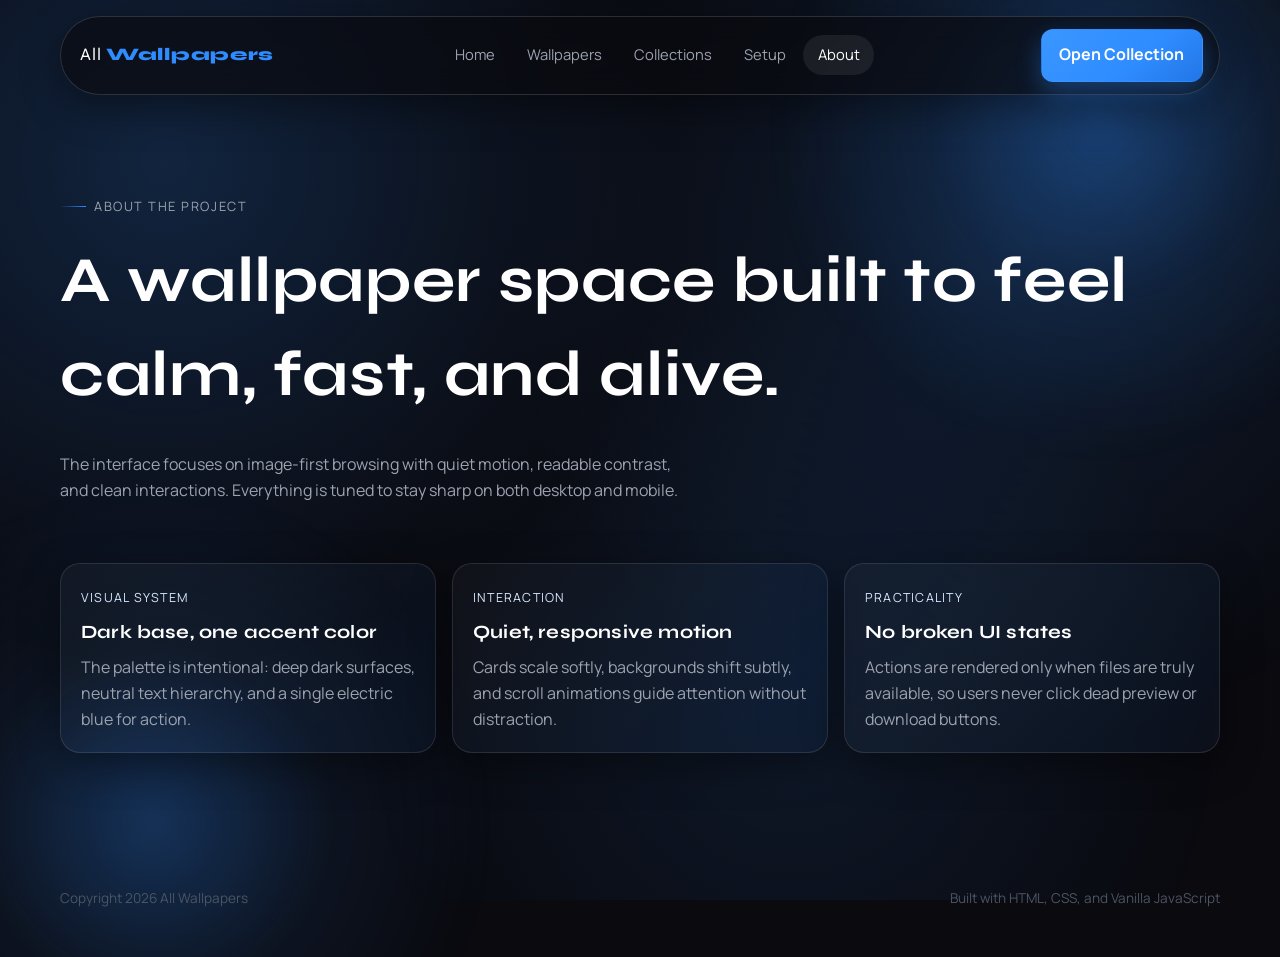
==== commit 130d5a65: "Add collections, setup, and wallpaper detail pages" ====
--- a/about.html
+++ b/about.html
@@ -1,4 +1,4 @@
-﻿<!DOCTYPE html>
+<!DOCTYPE html>
 <html lang="nl">
 <head>
   <meta charset="UTF-8" />
@@ -22,6 +22,8 @@
       <nav class="nav-links" aria-label="Main navigation">
         <a class="nav-link" data-nav="home" href="index.html">Home</a>
         <a class="nav-link" data-nav="wallpapers" href="wallpapers.html">Wallpapers</a>
+        <a class="nav-link" data-nav="collections" href="collections.html">Collections</a>
+        <a class="nav-link" data-nav="setup" href="setup.html">Setup</a>
         <a class="nav-link" data-nav="about" href="about.html">About</a>
       </nav>
       <a class="btn" href="wallpapers.html">Open Collection</a>
@@ -66,4 +68,4 @@
 
   <script src="script.js"></script>
 </body>
-</html>
+</html>
--- a/style.css
+++ b/style.css
@@ -829,6 +829,21 @@
   color: var(--text-600);
 }
 
+.wallpaper-context-link {
+  display: inline-flex;
+  align-items: center;
+  gap: 0.45rem;
+  margin: 0 0 0.85rem;
+  color: var(--text-400);
+  font: 600 0.84rem "Manrope", sans-serif;
+  transition: color 0.25s ease, transform 0.25s ease;
+}
+
+.wallpaper-context-link:hover {
+  color: var(--text-100);
+  transform: translateX(-2px);
+}
+
 .recent-searches {
   position: absolute;
   top: calc(100% + 8px);
@@ -1046,8 +1061,21 @@
 }
 
 .card-title {
+  flex: 1;
+  min-width: 0;
   font-size: 1.02rem;
   line-height: 1.3;
+}
+
+.card-title-link {
+  color: inherit;
+  transition: color 0.25s ease;
+}
+
+.card-title-link:hover,
+.card-title-link:focus-visible {
+  color: var(--accent);
+  outline: none;
 }
 
 .card-meta {
@@ -1249,6 +1277,431 @@
   max-width: 62ch;
 }
 
+.collections-grid {
+  display: grid;
+  grid-template-columns: repeat(3, minmax(0, 1fr));
+  gap: 1rem;
+}
+
+.collection-card {
+  display: block;
+  position: relative;
+  aspect-ratio: 16 / 9;
+  border-radius: var(--radius-xl);
+  overflow: hidden;
+  border: 1px solid var(--glass-border);
+  box-shadow: var(--shadow-1);
+  background: var(--glass);
+  transition: transform 0.35s ease, box-shadow 0.35s ease, border-color 0.35s ease;
+}
+
+.collection-card::after {
+  content: "";
+  position: absolute;
+  inset: 0;
+  background: linear-gradient(to bottom, rgba(10, 10, 15, 0.06), rgba(10, 10, 15, 0.22));
+  transition: background 0.35s ease;
+}
+
+.collection-card img {
+  width: 100%;
+  height: 100%;
+  object-fit: cover;
+  transition: transform 0.45s ease, filter 0.35s ease;
+}
+
+.collection-card:hover,
+.collection-card:focus-visible {
+  transform: scale(1.02);
+  border-color: rgba(47, 140, 255, 0.45);
+  box-shadow: var(--shadow-2), 0 0 32px rgba(47, 140, 255, 0.18);
+}
+
+.collection-card:hover img,
+.collection-card:focus-visible img {
+  transform: scale(1.04);
+}
+
+.collection-card:hover::after,
+.collection-card:focus-visible::after {
+  background: linear-gradient(to bottom, rgba(10, 10, 15, 0.12), rgba(10, 10, 15, 0.36));
+}
+
+.collection-count {
+  position: absolute;
+  top: 0.9rem;
+  right: 0.9rem;
+  z-index: 2;
+  display: inline-flex;
+  align-items: center;
+  justify-content: center;
+  min-width: 42px;
+  padding: 0.3rem 0.55rem;
+  border-radius: 999px;
+  border: 1px solid var(--glass-border);
+  background: rgba(10, 10, 15, 0.72);
+  color: var(--text-100);
+  font: 700 0.78rem "Manrope", sans-serif;
+  backdrop-filter: blur(10px);
+}
+
+.collection-overlay {
+  position: absolute;
+  bottom: 0;
+  left: 0;
+  right: 0;
+  z-index: 2;
+  padding: 1.2rem;
+  background: linear-gradient(to top, rgba(10, 10, 15, 0.92), transparent);
+}
+
+.collection-overlay h3 {
+  font-size: 1.45rem;
+  font-weight: 700;
+  margin-bottom: 0.3rem;
+}
+
+.collection-overlay p {
+  max-width: 34ch;
+}
+
+.setup-shell {
+  display: grid;
+  gap: 1.25rem;
+}
+
+.setup-step {
+  padding: 1.35rem;
+  border-radius: var(--radius-xl);
+  border: 1px solid var(--glass-border);
+  background: rgba(255, 255, 255, 0.02);
+  box-shadow: var(--shadow-1);
+}
+
+.setup-step-head {
+  display: grid;
+  gap: 0.2rem;
+  margin-bottom: 1rem;
+}
+
+.setup-step-head h2 {
+  font-size: clamp(1.3rem, 3vw, 2rem);
+}
+
+.setup-card-grid {
+  display: grid;
+  grid-template-columns: repeat(4, minmax(0, 1fr));
+  gap: 1rem;
+}
+
+.setup-card {
+  min-height: 180px;
+  position: relative;
+  isolation: isolate;
+  overflow: hidden;
+  display: grid;
+  align-content: end;
+  gap: 0.55rem;
+  padding: 1.2rem;
+  border-radius: var(--radius-xl);
+  border: 2px solid var(--glass-border);
+  background: rgba(255, 255, 255, 0.02);
+  color: var(--text-100);
+  font-family: inherit;
+  text-align: left;
+  cursor: pointer;
+  transition: transform 0.35s ease, border-color 0.35s ease, box-shadow 0.35s ease;
+}
+
+.setup-card::before {
+  content: "";
+  position: absolute;
+  inset: -10%;
+  background-image: var(--setup-image);
+  background-size: cover;
+  background-position: center;
+  filter: blur(8px) brightness(0.35);
+  transform: scale(1.08);
+  z-index: -2;
+}
+
+.setup-card::after {
+  content: "";
+  position: absolute;
+  inset: 0;
+  background: linear-gradient(180deg, rgba(10, 10, 15, 0.12), rgba(10, 10, 15, 0.82));
+  z-index: -1;
+}
+
+.setup-card:hover,
+.setup-card:focus-visible {
+  transform: translateY(-4px);
+  border-color: rgba(47, 140, 255, 0.46);
+  box-shadow: var(--shadow-2);
+  outline: none;
+}
+
+.setup-card.is-selected {
+  border-color: var(--accent);
+  box-shadow: 0 0 24px rgba(47, 140, 255, 0.4), var(--shadow-1);
+}
+
+.setup-label {
+  font-family: "Syne", sans-serif;
+  font-size: 1.3rem;
+  font-weight: 700;
+}
+
+.setup-card p {
+  max-width: 24ch;
+}
+
+.setup-check {
+  position: absolute;
+  top: 0.85rem;
+  right: 0.85rem;
+  width: 28px;
+  height: 28px;
+  border-radius: 999px;
+  border: 1px solid rgba(47, 140, 255, 0.5);
+  background: rgba(47, 140, 255, 0.18);
+  color: var(--text-100);
+  display: grid;
+  place-items: center;
+  opacity: 0;
+  transform: scale(0.82);
+  transition: opacity 0.25s ease, transform 0.25s ease;
+}
+
+.setup-card.is-selected .setup-check {
+  opacity: 1;
+  transform: scale(1);
+}
+
+.setup-monitor-row {
+  display: flex;
+  flex-wrap: wrap;
+  gap: 0.75rem;
+}
+
+.setup-monitor-btn {
+  display: inline-flex;
+  align-items: center;
+  justify-content: center;
+  gap: 0.45rem;
+  border-radius: 999px;
+  padding: 0.72rem 1.15rem;
+  border: 1px solid rgba(255, 255, 255, 0.16);
+  background: rgba(255, 255, 255, 0.03);
+  color: var(--text-400);
+  font-family: inherit;
+  font: 700 0.88rem "Manrope", sans-serif;
+  cursor: pointer;
+  transition: border-color 0.25s ease, color 0.25s ease, background 0.25s ease, box-shadow 0.25s ease, transform 0.25s ease;
+}
+
+.setup-monitor-btn:hover {
+  color: var(--text-100);
+  border-color: rgba(47, 140, 255, 0.5);
+  transform: translateY(-1px);
+}
+
+.setup-monitor-btn.active {
+  color: var(--text-100);
+  border-color: var(--accent);
+  background: rgba(47, 140, 255, 0.34);
+  box-shadow: 0 0 14px rgba(47, 140, 255, 0.35);
+}
+
+.setup-actions {
+  display: flex;
+  justify-content: flex-start;
+}
+
+.setup-submit:disabled {
+  opacity: 0.55;
+  cursor: not-allowed;
+  box-shadow: none;
+  transform: none;
+}
+
+.setup-submit:disabled:hover {
+  transform: none;
+  box-shadow: none;
+}
+
+.detail-main {
+  padding-bottom: 1rem;
+}
+
+.detail-hero {
+  width: 100%;
+}
+
+.detail-hero-media {
+  position: relative;
+  width: 100%;
+  max-height: 72vh;
+  overflow: hidden;
+}
+
+.detail-hero-media::after {
+  content: "";
+  position: absolute;
+  inset: auto 0 0;
+  height: 44%;
+  background: linear-gradient(to bottom, rgba(10, 10, 15, 0), var(--bg));
+}
+
+.detail-hero-image {
+  width: 100%;
+  height: min(72vh, 780px);
+  object-fit: cover;
+}
+
+.detail-content {
+  padding-top: 2rem;
+}
+
+.detail-header {
+  display: flex;
+  align-items: flex-end;
+  justify-content: space-between;
+  gap: 1.2rem;
+  flex-wrap: wrap;
+}
+
+.detail-copy {
+  display: grid;
+  gap: 0.8rem;
+}
+
+.detail-title {
+  font-size: clamp(2.3rem, 5vw, 4.4rem);
+  max-width: min(16ch, 100%);
+  line-height: 1.34;
+  padding-right: 0.3em;
+  padding-bottom: 0.28em;
+  margin-bottom: -0.1em;
+  display: block;
+}
+
+.detail-badge {
+  display: inline-flex;
+  align-items: center;
+  width: max-content;
+  padding: 0.42rem 0.8rem;
+  border-radius: 999px;
+  border: 1px solid var(--glass-border);
+  background: var(--glass);
+  color: var(--text-100);
+  font: 700 0.78rem "Manrope", sans-serif;
+  letter-spacing: 0.08em;
+  text-transform: uppercase;
+}
+
+.detail-badge[data-category="Space"] {
+  color: #c9c0ff;
+  background: rgba(124, 106, 255, 0.16);
+  border-color: rgba(124, 106, 255, 0.34);
+}
+
+.detail-badge[data-category="Nature"] {
+  color: #a7f3c4;
+  background: rgba(74, 222, 128, 0.14);
+  border-color: rgba(74, 222, 128, 0.32);
+}
+
+.detail-badge[data-category="Urban"] {
+  color: #fdba74;
+  background: rgba(251, 146, 60, 0.14);
+  border-color: rgba(251, 146, 60, 0.32);
+}
+
+.detail-badge[data-category="Cinematic"] {
+  color: #fca5a5;
+  background: rgba(248, 113, 113, 0.14);
+  border-color: rgba(248, 113, 113, 0.32);
+}
+
+.detail-badge[data-category="Abstract"] {
+  color: #7dd3fc;
+  background: rgba(56, 189, 248, 0.14);
+  border-color: rgba(56, 189, 248, 0.32);
+}
+
+.detail-badge[data-category="Curated"] {
+  color: #f5b4ff;
+  background: rgba(232, 121, 249, 0.14);
+  border-color: rgba(232, 121, 249, 0.32);
+}
+
+.detail-actions {
+  display: flex;
+  gap: 0.8rem;
+  flex-wrap: wrap;
+}
+
+.detail-meta-row {
+  display: grid;
+  grid-template-columns: repeat(4, minmax(0, 1fr));
+  gap: 1rem;
+  margin-top: 1.35rem;
+}
+
+.detail-meta-item {
+  padding: 1rem 1.1rem;
+  border-radius: var(--radius-lg);
+  border: 1px solid var(--glass-border);
+  background: var(--glass);
+  box-shadow: var(--shadow-1);
+}
+
+.detail-meta-label {
+  display: block;
+  margin-bottom: 0.45rem;
+  font-size: 0.76rem;
+  letter-spacing: 0.08em;
+  text-transform: uppercase;
+  color: var(--text-600);
+}
+
+.detail-meta-value {
+  display: block;
+  color: var(--text-100);
+  font: 700 1rem "Syne", sans-serif;
+  word-break: break-word;
+}
+
+.detail-related {
+  padding-top: 1rem;
+}
+
+.related-grid .wallpaper-card {
+  grid-column: span 3;
+}
+
+.detail-error-wrap {
+  min-height: calc(100vh - var(--nav-offset) - 180px);
+  display: flex;
+  align-items: center;
+}
+
+.detail-error {
+  display: grid;
+  gap: 1rem;
+  max-width: 40rem;
+  padding: 2rem;
+  border-radius: var(--radius-xl);
+  border: 1px solid var(--glass-border);
+  background: var(--glass);
+  box-shadow: var(--shadow-1);
+}
+
+.detail-error .eyebrow {
+  margin-bottom: 0;
+}
+
 .lightbox {
   position: fixed;
   inset: 0;
@@ -1610,6 +2063,14 @@
     grid-template-columns: 1fr;
   }
 
+  .collections-grid {
+    grid-template-columns: repeat(2, minmax(0, 1fr));
+  }
+
+  .setup-card-grid {
+    grid-template-columns: repeat(2, minmax(0, 1fr));
+  }
+
   .hero {
     min-height: auto;
   }
@@ -1645,6 +2106,14 @@
 
   .controls-sticky {
     top: auto;
+  }
+
+  .detail-meta-row {
+    grid-template-columns: repeat(2, minmax(0, 1fr));
+  }
+
+  .related-grid .wallpaper-card {
+    grid-column: span 6;
   }
 }
 
@@ -1672,8 +2141,8 @@
   .nav-links .nav-link {
     flex: 1;
     text-align: center;
-    font-size: 0.86rem;
-    padding: 0.46rem 0.5rem;
+    font-size: 0.8rem;
+    padding: 0.46rem 0.35rem;
   }
 
   .site-nav .btn {
@@ -1726,6 +2195,10 @@
   .sort-wrap,
   .sort-trigger {
     min-width: 100%;
+  }
+
+  .wallpaper-context-link {
+    margin-bottom: 0.7rem;
   }
 
   .random-btn {
@@ -1745,6 +2218,49 @@
     padding: 1.5rem;
   }
 
+  .collections-grid,
+  .setup-card-grid,
+  .detail-meta-row {
+    grid-template-columns: 1fr;
+  }
+
+  .collection-overlay {
+    padding: 1rem;
+  }
+
+  .setup-step {
+    padding: 1.1rem;
+  }
+
+  .setup-monitor-row {
+    gap: 0.55rem;
+  }
+
+  .setup-monitor-btn {
+    width: 100%;
+  }
+
+  .detail-hero-image {
+    height: 52vh;
+  }
+
+  .detail-header {
+    align-items: stretch;
+  }
+
+  .detail-title {
+    font-size: clamp(2rem, 10vw, 3rem);
+  }
+
+  .detail-actions .btn,
+  .detail-actions .btn-ghost {
+    flex: 1;
+  }
+
+  .related-grid .wallpaper-card {
+    grid-column: 1 / -1;
+  }
+
   .lightbox {
     padding: 1rem;
   }
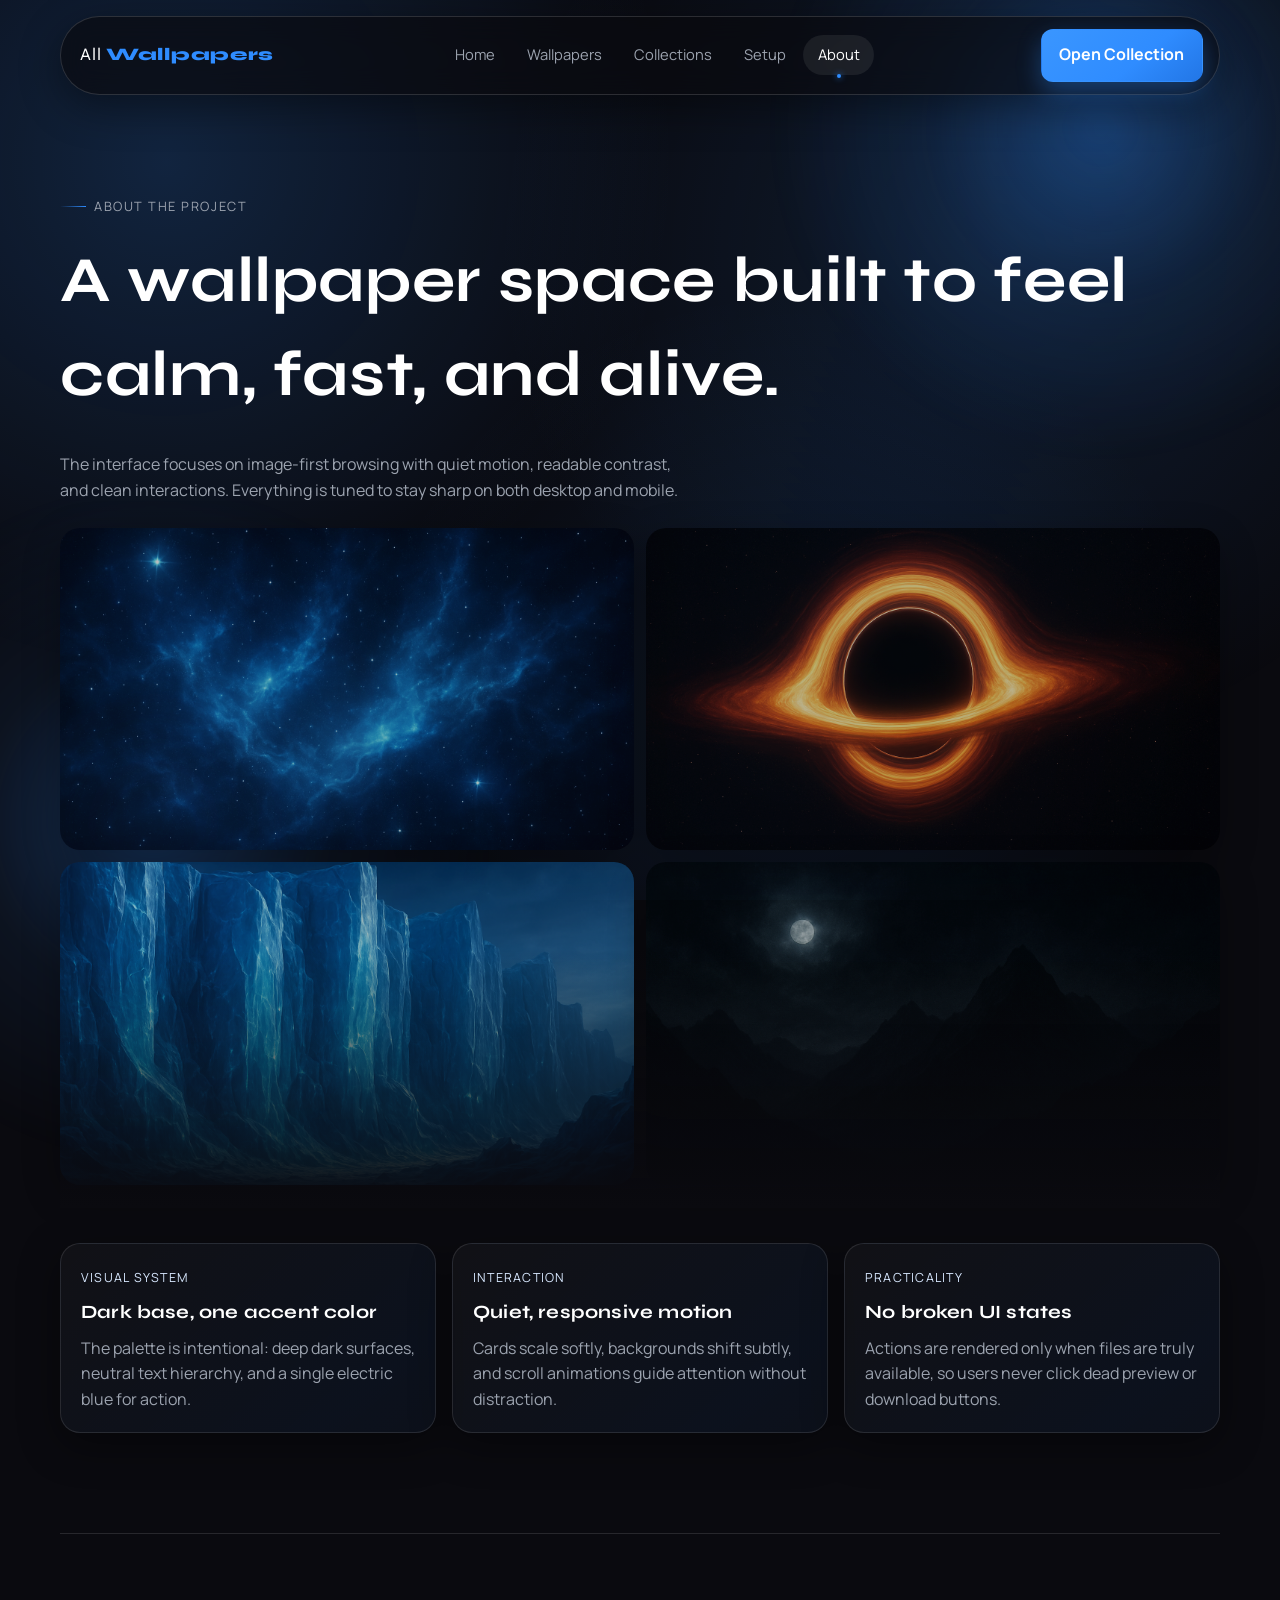
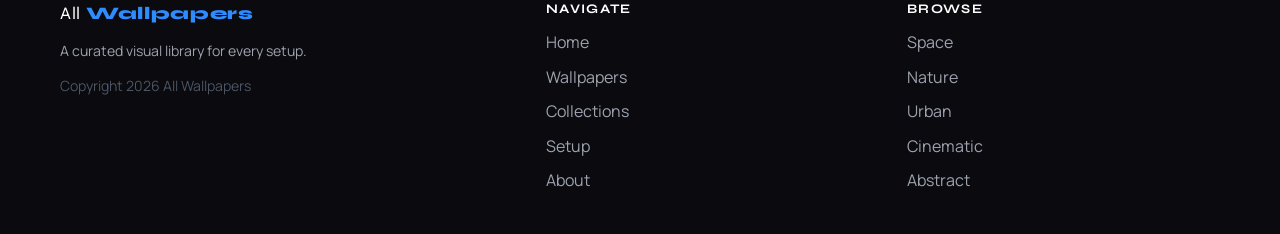
==== commit c3fb5d65: "Refine about page and shared site chrome" ====
--- a/about.html
+++ b/about.html
@@ -40,6 +40,15 @@
       </p>
     </section>
 
+    <div class="about-mosaic reveal">
+      <div class="about-mosaic-grid" aria-hidden="true">
+        <img src="wallpapers/Azure%20Nebula.png" alt="" loading="lazy" decoding="async" />
+        <img src="wallpapers/Event%20Horizon.png" alt="" loading="lazy" decoding="async" />
+        <img src="wallpapers/Frozen%20Cliffs.png" alt="" loading="lazy" decoding="async" />
+        <img src="wallpapers/Night%20Peaks.png" alt="" loading="lazy" decoding="async" />
+      </div>
+    </div>
+
     <section class="section" style="padding-top: 2.2rem;">
       <div class="text-grid">
         <article class="text-card reveal">
@@ -62,8 +71,33 @@
   </main>
 
   <footer>
-    <span>Copyright <span id="year"></span> All Wallpapers</span>
-    <span>Built with HTML, CSS, and Vanilla JavaScript</span>
+    <div class="footer-grid">
+      <div class="footer-column footer-brand-block">
+        <a class="brand footer-brand" href="index.html">All <strong>Wallpapers</strong></a>
+        <p class="footer-tagline">A curated visual library for every setup.</p>
+        <p class="footer-copy">Copyright <span id="year"></span> All Wallpapers</p>
+      </div>
+      <div class="footer-column">
+        <h2 class="footer-heading">Navigate</h2>
+        <div class="footer-links">
+          <a class="footer-link" href="index.html">Home</a>
+          <a class="footer-link" href="wallpapers.html">Wallpapers</a>
+          <a class="footer-link" href="collections.html">Collections</a>
+          <a class="footer-link" href="setup.html">Setup</a>
+          <a class="footer-link" href="about.html">About</a>
+        </div>
+      </div>
+      <div class="footer-column">
+        <h2 class="footer-heading">Browse</h2>
+        <div class="footer-links">
+          <a class="footer-link" href="wallpapers.html?category=Space">Space</a>
+          <a class="footer-link" href="wallpapers.html?category=Nature">Nature</a>
+          <a class="footer-link" href="wallpapers.html?category=Urban">Urban</a>
+          <a class="footer-link" href="wallpapers.html?category=Cinematic">Cinematic</a>
+          <a class="footer-link" href="wallpapers.html?category=Abstract">Abstract</a>
+        </div>
+      </div>
+    </div>
   </footer>
 
   <script src="script.js"></script>
--- a/style.css
+++ b/style.css
@@ -150,6 +150,7 @@
 }
 
 .nav-link {
+  position: relative;
   color: var(--text-400);
   padding: 0.5rem 0.9rem;
   border-radius: 999px;
@@ -161,6 +162,19 @@
 .nav-link.active {
   color: var(--text-100);
   background: rgba(255, 255, 255, 0.07);
+}
+
+.nav-link.active::after {
+  content: "";
+  position: absolute;
+  bottom: -3px;
+  left: 50%;
+  transform: translateX(-50%);
+  width: 4px;
+  height: 4px;
+  border-radius: 50%;
+  background: var(--accent);
+  box-shadow: 0 0 6px var(--accent);
 }
 
 .btn,
@@ -439,6 +453,8 @@
 
 .hero-preview-meta {
   font-size: 0.9rem;
+  opacity: 0.88;
+  transition: opacity 0.3s ease;
 }
 
 .section-head {
@@ -1186,6 +1202,37 @@
   gap: 1rem;
 }
 
+.about-mosaic {
+  width: var(--container);
+  margin: 0 auto;
+  position: relative;
+  padding-bottom: 1.4rem;
+}
+
+.about-mosaic::after {
+  content: "";
+  position: absolute;
+  inset: auto 0 0;
+  height: 38%;
+  background: linear-gradient(to bottom, rgba(10, 10, 15, 0), var(--bg));
+  pointer-events: none;
+}
+
+.about-mosaic-grid {
+  display: grid;
+  grid-template-columns: repeat(2, minmax(0, 1fr));
+  gap: 0.75rem;
+}
+
+.about-mosaic-grid img {
+  width: 100%;
+  aspect-ratio: 16 / 9;
+  object-fit: cover;
+  border-radius: var(--radius-lg);
+  opacity: 0.72;
+  box-shadow: var(--shadow-1);
+}
+
 .text-card {
   min-height: 170px;
   padding: 1.25rem;
@@ -1968,14 +2015,59 @@
 footer {
   width: var(--container);
   margin: 0 auto;
-  padding: 2.2rem 0 3rem;
+  padding: 3rem 0 2.5rem;
+  border-top: 1px solid var(--glass-border);
+}
+
+.footer-grid {
+  display: grid;
+  grid-template-columns: 1.4fr 1fr 1fr;
+  gap: 3rem;
+  padding-top: 1.15rem;
+}
+
+.footer-column {
+  display: grid;
+  align-content: start;
+  gap: 0.75rem;
+}
+
+.footer-brand {
+  width: max-content;
+}
+
+.footer-tagline,
+.footer-copy {
+  color: var(--text-400);
+  font-size: 0.88rem;
+}
+
+.footer-copy {
   color: var(--text-600);
-  display: flex;
-  justify-content: space-between;
-  align-items: center;
-  gap: 1rem;
-  flex-wrap: wrap;
-  font-size: 0.85rem;
+}
+
+.footer-heading {
+  margin: 0;
+  color: var(--text-100);
+  font-family: "Syne", sans-serif;
+  font-size: 0.82rem;
+  text-transform: uppercase;
+  letter-spacing: 0.1em;
+}
+
+.footer-links {
+  display: grid;
+  gap: 0.55rem;
+}
+
+.footer-link {
+  width: max-content;
+  color: var(--text-400);
+  transition: color 0.2s ease;
+}
+
+.footer-link:hover {
+  color: var(--text-100);
 }
 
 .reveal {
@@ -2218,6 +2310,10 @@
     padding: 1.5rem;
   }
 
+  .about-mosaic-grid {
+    gap: 0.55rem;
+  }
+
   .collections-grid,
   .setup-card-grid,
   .detail-meta-row {
@@ -2259,6 +2355,11 @@
 
   .related-grid .wallpaper-card {
     grid-column: 1 / -1;
+  }
+
+  .footer-grid {
+    grid-template-columns: 1fr;
+    gap: 1.8rem;
   }
 
   .lightbox {
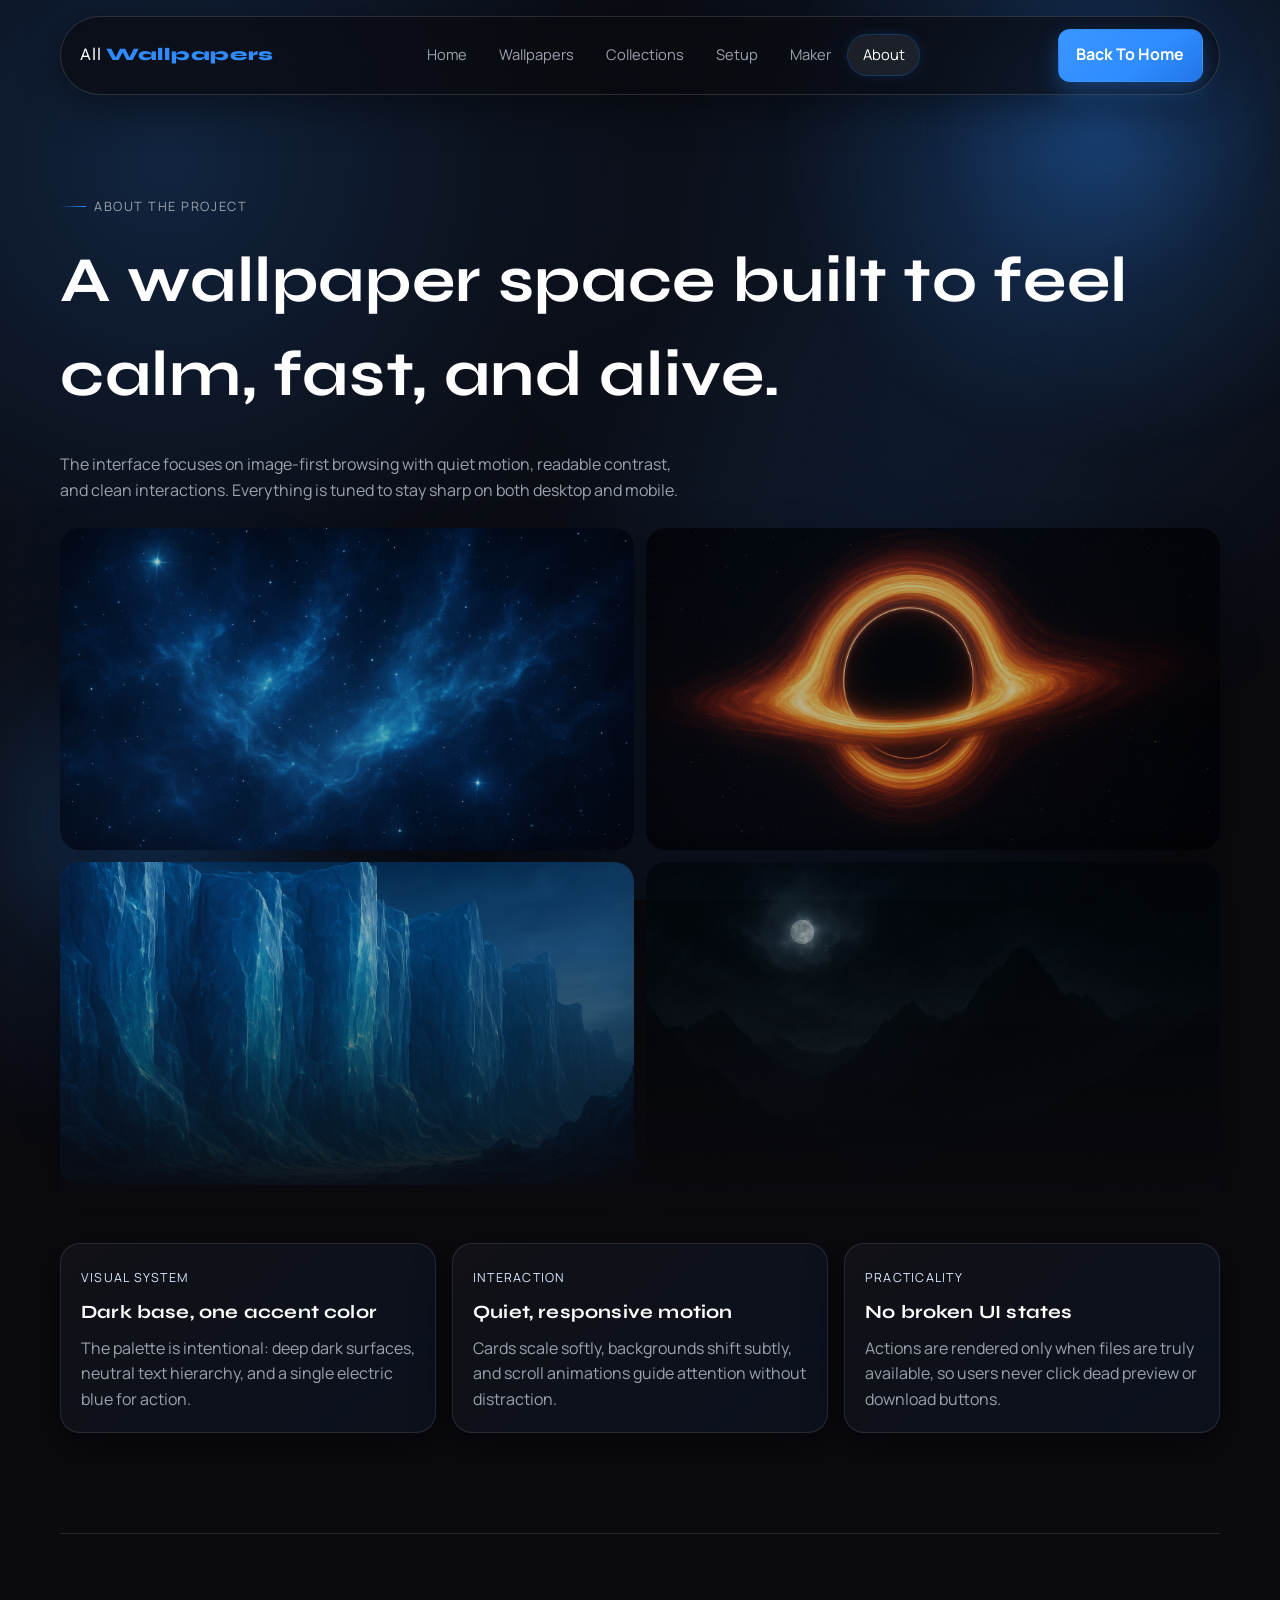
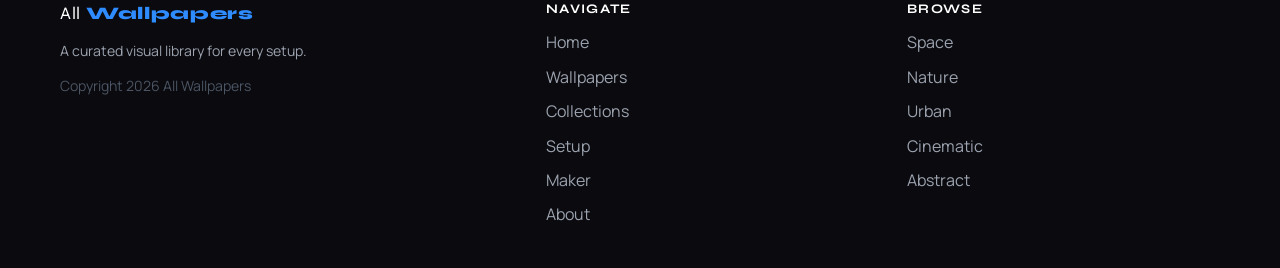
==== commit 8e561d9a: "Add gradient maker and refine shared navigation" ====
--- a/about.html
+++ b/about.html
@@ -24,9 +24,10 @@
         <a class="nav-link" data-nav="wallpapers" href="wallpapers.html">Wallpapers</a>
         <a class="nav-link" data-nav="collections" href="collections.html">Collections</a>
         <a class="nav-link" data-nav="setup" href="setup.html">Setup</a>
+        <a class="nav-link" data-nav="gradient-maker" href="gradient-maker.html">Maker</a>
         <a class="nav-link" data-nav="about" href="about.html">About</a>
       </nav>
-      <a class="btn" href="wallpapers.html">Open Collection</a>
+      <a class="btn" href="index.html">Back To Home</a>
     </div>
   </header>
 
@@ -84,6 +85,7 @@
           <a class="footer-link" href="wallpapers.html">Wallpapers</a>
           <a class="footer-link" href="collections.html">Collections</a>
           <a class="footer-link" href="setup.html">Setup</a>
+          <a class="footer-link" href="gradient-maker.html">Maker</a>
           <a class="footer-link" href="about.html">About</a>
         </div>
       </div>
--- a/style.css
+++ b/style.css
@@ -154,27 +154,19 @@
   color: var(--text-400);
   padding: 0.5rem 0.9rem;
   border-radius: 999px;
-  transition: color 0.25s ease, background 0.25s ease;
+  transition: color 0.25s ease, background 0.25s ease, box-shadow 0.25s ease;
   font-size: 0.92rem;
 }
 
-.nav-link:hover,
+.nav-link:hover {
+  color: var(--text-100);
+  background: rgba(255, 255, 255, 0.07);
+}
+
 .nav-link.active {
   color: var(--text-100);
   background: rgba(255, 255, 255, 0.07);
-}
-
-.nav-link.active::after {
-  content: "";
-  position: absolute;
-  bottom: -3px;
-  left: 50%;
-  transform: translateX(-50%);
-  width: 4px;
-  height: 4px;
-  border-radius: 50%;
-  background: var(--accent);
-  box-shadow: 0 0 6px var(--accent);
+  box-shadow: 0 0 0 1px rgba(47, 140, 255, 0.28), 0 0 14px rgba(47, 140, 255, 0.16);
 }
 
 .btn,
@@ -1749,6 +1741,467 @@
   margin-bottom: 0;
 }
 
+.maker-layout {
+  display: grid;
+  grid-template-columns: 1fr 380px;
+  gap: 2rem;
+  align-items: start;
+}
+
+.maker-preview,
+.maker-sidebar {
+  min-width: 0;
+}
+
+.maker-sidebar {
+  display: grid;
+  gap: 1rem;
+}
+
+.canvas-wrap {
+  border-radius: var(--radius-xl);
+  overflow: hidden;
+  border: 1px solid var(--glass-border);
+  box-shadow: var(--shadow-2);
+  background:
+    radial-gradient(circle at 18% 18%, rgba(47, 140, 255, 0.18), transparent 34%),
+    rgba(255, 255, 255, 0.02);
+}
+
+#gradientCanvas {
+  display: block;
+  width: 100%;
+  height: auto;
+  aspect-ratio: 16 / 9;
+  background: var(--bg-soft);
+}
+
+.canvas-meta {
+  margin-top: 0.75rem;
+  text-align: center;
+  color: var(--text-600);
+  font-size: 0.82rem;
+}
+
+.maker-panel,
+.maker-export {
+  background: var(--glass);
+  border: 1px solid var(--glass-border);
+  border-radius: var(--radius-xl);
+  padding: 1.5rem;
+  box-shadow: var(--shadow-1);
+  backdrop-filter: blur(12px);
+}
+
+.panel-section + .panel-section {
+  margin-top: 1.2rem;
+  padding-top: 1.2rem;
+  border-top: 1px solid var(--glass-border);
+}
+
+.panel-head {
+  display: flex;
+  align-items: center;
+  justify-content: space-between;
+  gap: 0.75rem;
+  margin-bottom: 0.9rem;
+}
+
+.panel-label {
+  font-size: 0.75rem;
+  text-transform: uppercase;
+  letter-spacing: 0.1em;
+  color: var(--text-400);
+}
+
+.maker-pill-row {
+  display: flex;
+  flex-wrap: wrap;
+  gap: 0.55rem;
+}
+
+.maker-pill {
+  flex: 0 0 auto;
+  min-height: 40px;
+  padding: 0.6rem 0.85rem;
+  border-radius: 999px;
+  border: 1px solid rgba(255, 255, 255, 0.16);
+  background: rgba(255, 255, 255, 0.03);
+  color: var(--text-400);
+  font: 700 0.82rem "Manrope", sans-serif;
+  cursor: pointer;
+  transition: transform 0.25s ease, color 0.25s ease, border-color 0.25s ease, background 0.25s ease, box-shadow 0.25s ease;
+}
+
+.maker-pill:hover {
+  color: var(--text-100);
+  border-color: rgba(47, 140, 255, 0.5);
+  transform: translateY(-1px);
+}
+
+.maker-pill.is-active {
+  background: var(--accent);
+  color: #fff;
+  border-color: var(--accent);
+  box-shadow: 0 0 18px rgba(47, 140, 255, 0.28);
+}
+
+.maker-inline-btn,
+.maker-download-btn,
+.maker-copy-btn {
+  width: 100%;
+}
+
+.stop-list {
+  display: grid;
+  gap: 0.75rem;
+}
+
+.stop-row {
+  display: grid;
+  grid-template-columns: auto minmax(0, 1fr) auto;
+  align-items: center;
+  gap: 0.75rem;
+  padding: 0.75rem;
+  border-radius: var(--radius-md);
+  border: 1px solid rgba(255, 255, 255, 0.08);
+  background: rgba(255, 255, 255, 0.03);
+}
+
+.stop-color,
+.glow-color-input {
+  appearance: none;
+  -webkit-appearance: none;
+  padding: 0;
+  width: 32px;
+  height: 32px;
+  border-radius: 50%;
+  border: 2px solid var(--glass-border);
+  cursor: pointer;
+  background: transparent;
+  overflow: hidden;
+}
+
+.stop-color::-webkit-color-swatch-wrapper,
+.glow-color-input::-webkit-color-swatch-wrapper {
+  padding: 0;
+}
+
+.stop-color::-webkit-color-swatch,
+.glow-color-input::-webkit-color-swatch {
+  border: 0;
+  border-radius: 50%;
+}
+
+.stop-color::-moz-color-swatch,
+.glow-color-input::-moz-color-swatch {
+  border: 0;
+  border-radius: 50%;
+}
+
+.stop-range-wrap,
+.effect-range-wrap {
+  display: grid;
+  gap: 0.35rem;
+}
+
+.stop-range-label,
+.effect-range-label {
+  display: flex;
+  justify-content: space-between;
+  gap: 0.6rem;
+  font-size: 0.74rem;
+  color: var(--text-600);
+}
+
+.stop-range,
+.effect-range,
+.glow-spot-range {
+  width: 100%;
+  margin: 0;
+  accent-color: var(--accent);
+  cursor: pointer;
+}
+
+.stop-delete {
+  width: 34px;
+  height: 34px;
+  border-radius: 999px;
+  border: 1px solid rgba(255, 255, 255, 0.12);
+  background: rgba(255, 255, 255, 0.04);
+  color: var(--text-100);
+  font: 700 1rem "Manrope", sans-serif;
+  cursor: pointer;
+  transition: border-color 0.25s ease, background 0.25s ease, color 0.25s ease;
+}
+
+.stop-delete:hover:not(:disabled) {
+  border-color: rgba(47, 140, 255, 0.5);
+  background: rgba(47, 140, 255, 0.12);
+}
+
+.stop-delete:disabled {
+  opacity: 0.32;
+  cursor: not-allowed;
+}
+
+.angle-controls {
+  display: grid;
+  grid-template-columns: auto minmax(0, 1fr);
+  gap: 1rem;
+  align-items: center;
+}
+
+.angle-picker {
+  width: 104px;
+  height: 104px;
+}
+
+.angle-picker-svg {
+  display: block;
+  width: 100%;
+  height: auto;
+  overflow: visible;
+  cursor: pointer;
+}
+
+.angle-picker-svg circle {
+  fill: rgba(255, 255, 255, 0.02);
+  stroke: rgba(255, 255, 255, 0.12);
+  stroke-width: 1.5;
+}
+
+.angle-picker-line {
+  stroke: rgba(47, 140, 255, 0.68);
+  stroke-width: 2.5;
+  stroke-linecap: round;
+}
+
+.angle-picker-handle {
+  fill: var(--accent);
+  stroke: rgba(255, 255, 255, 0.42);
+  stroke-width: 1.2;
+  filter: drop-shadow(0 0 8px rgba(47, 140, 255, 0.38));
+}
+
+.maker-field-grid,
+.custom-resolution-fields,
+.glow-spot-grid {
+  display: grid;
+  grid-template-columns: repeat(2, minmax(0, 1fr));
+  gap: 0.75rem;
+}
+
+.maker-field,
+.maker-select-wrap {
+  display: grid;
+  gap: 0.45rem;
+}
+
+.maker-field span,
+.maker-select-wrap span {
+  font-size: 0.74rem;
+  color: var(--text-600);
+  letter-spacing: 0.04em;
+}
+
+.maker-field input,
+.maker-select,
+.maker-number-input {
+  width: 100%;
+  min-height: 42px;
+  border-radius: 12px;
+  border: 1px solid var(--glass-border);
+  background: rgba(255, 255, 255, 0.03);
+  color: var(--text-100);
+  padding: 0.7rem 0.85rem;
+  font: 500 0.9rem "Manrope", sans-serif;
+  outline: none;
+  transition: border-color 0.2s ease, box-shadow 0.2s ease, background 0.2s ease;
+}
+
+.maker-field input:focus,
+.maker-select:focus,
+.maker-number-input:focus {
+  border-color: rgba(47, 140, 255, 0.9);
+  box-shadow: 0 0 0 2px rgba(47, 140, 255, 0.18);
+}
+
+.effects-stack {
+  display: grid;
+  gap: 0.85rem;
+}
+
+.effect-card {
+  padding: 0.9rem;
+  border-radius: var(--radius-md);
+  border: 1px solid rgba(255, 255, 255, 0.08);
+  background: rgba(255, 255, 255, 0.03);
+}
+
+.effect-head {
+  display: flex;
+  align-items: flex-start;
+  justify-content: space-between;
+  gap: 0.85rem;
+}
+
+.effect-copy {
+  display: grid;
+  gap: 0.18rem;
+}
+
+.effect-title {
+  color: var(--text-100);
+  font: 700 0.95rem "Syne", sans-serif;
+}
+
+.effect-note {
+  font-size: 0.8rem;
+  color: var(--text-400);
+}
+
+.toggle-switch {
+  position: relative;
+  width: 52px;
+  height: 30px;
+  border-radius: 999px;
+  border: 1px solid var(--glass-border);
+  background: rgba(255, 255, 255, 0.06);
+  cursor: pointer;
+  transition: background 0.25s ease, border-color 0.25s ease, box-shadow 0.25s ease;
+}
+
+.toggle-switch::before {
+  content: "";
+  position: absolute;
+  top: 3px;
+  left: 3px;
+  width: 22px;
+  height: 22px;
+  border-radius: 50%;
+  background: #fff;
+  transition: transform 0.25s ease;
+}
+
+.toggle-switch.is-on {
+  border-color: rgba(47, 140, 255, 0.6);
+  background: rgba(47, 140, 255, 0.22);
+  box-shadow: 0 0 18px rgba(47, 140, 255, 0.16);
+}
+
+.toggle-switch.is-on::before {
+  transform: translateX(22px);
+}
+
+.effect-controls {
+  margin-top: 0.9rem;
+  display: grid;
+  gap: 0.85rem;
+}
+
+.effect-controls[hidden] {
+  display: none;
+}
+
+.glow-spots {
+  display: grid;
+  gap: 0.8rem;
+}
+
+.glow-count-row {
+  display: flex;
+  flex-wrap: wrap;
+  gap: 0.45rem;
+}
+
+.glow-spot-card {
+  padding: 0.75rem;
+  border-radius: 12px;
+  border: 1px solid rgba(255, 255, 255, 0.08);
+  background: rgba(255, 255, 255, 0.02);
+  display: grid;
+  gap: 0.7rem;
+}
+
+.glow-spot-head {
+  display: flex;
+  align-items: center;
+  justify-content: space-between;
+  gap: 0.75rem;
+}
+
+.glow-spot-head strong {
+  font: 700 0.84rem "Syne", sans-serif;
+}
+
+.preset-row {
+  display: grid;
+  grid-auto-flow: column;
+  grid-auto-columns: max-content;
+  gap: 0.75rem;
+  overflow-x: auto;
+  padding-bottom: 0.2rem;
+  scrollbar-width: none;
+}
+
+.preset-row::-webkit-scrollbar {
+  display: none;
+}
+
+.preset-card {
+  width: 76px;
+  border: 1px solid rgba(255, 255, 255, 0.12);
+  border-radius: 14px;
+  background: rgba(255, 255, 255, 0.03);
+  padding: 0.4rem;
+  color: var(--text-400);
+  cursor: pointer;
+  transition: transform 0.25s ease, border-color 0.25s ease, box-shadow 0.25s ease, color 0.25s ease;
+}
+
+.preset-card:hover {
+  transform: translateY(-2px);
+  border-color: rgba(47, 140, 255, 0.42);
+  color: var(--text-100);
+}
+
+.preset-card.is-active {
+  color: var(--text-100);
+  border-color: rgba(47, 140, 255, 0.68);
+  box-shadow: 0 0 18px rgba(47, 140, 255, 0.18);
+}
+
+.preset-card canvas {
+  width: 60px;
+  height: 40px;
+  display: block;
+  border-radius: 10px;
+  margin: 0 auto 0.45rem;
+  box-shadow: inset 0 0 0 1px rgba(255, 255, 255, 0.06);
+}
+
+.preset-name {
+  display: block;
+  text-align: center;
+  font-size: 0.7rem;
+  font-weight: 700;
+  line-height: 1.2;
+}
+
+.maker-export {
+  display: grid;
+  gap: 1rem;
+}
+
+.maker-resolution-row {
+  gap: 0.5rem;
+}
+
+.custom-resolution-fields[hidden] {
+  display: none;
+}
+
 .lightbox {
   position: fixed;
   inset: 0;
@@ -2209,6 +2662,18 @@
   }
 }
 
+@media (max-width: 900px) {
+  .maker-layout {
+    grid-template-columns: 1fr;
+    gap: 1.25rem;
+  }
+
+  .maker-panel,
+  .maker-export {
+    padding: 1.2rem;
+  }
+}
+
 @media (max-width: 760px) {
   .site-nav {
     padding: 0.8rem 0;
@@ -2227,11 +2692,20 @@
   .nav-links {
     grid-column: 1 / -1;
     width: 100%;
-    justify-content: space-between;
+    justify-content: flex-start;
+    gap: 0.35rem;
+    overflow-x: auto;
+    padding-bottom: 0.15rem;
+    scrollbar-width: none;
+  }
+
+  .nav-links::-webkit-scrollbar {
+    display: none;
   }
 
   .nav-links .nav-link {
-    flex: 1;
+    flex: 0 0 auto;
+    min-width: max-content;
     text-align: center;
     font-size: 0.8rem;
     padding: 0.46rem 0.35rem;
@@ -2320,6 +2794,29 @@
     grid-template-columns: 1fr;
   }
 
+  .angle-controls,
+  .maker-field-grid,
+  .custom-resolution-fields,
+  .glow-spot-grid {
+    grid-template-columns: 1fr;
+  }
+
+  .angle-picker {
+    width: 80px;
+    height: 80px;
+  }
+
+  .stop-row {
+    grid-template-columns: auto minmax(0, 1fr);
+  }
+
+  .stop-delete {
+    grid-column: 1 / -1;
+    width: 100%;
+    border-radius: 12px;
+    height: 38px;
+  }
+
   .collection-overlay {
     padding: 1rem;
   }
